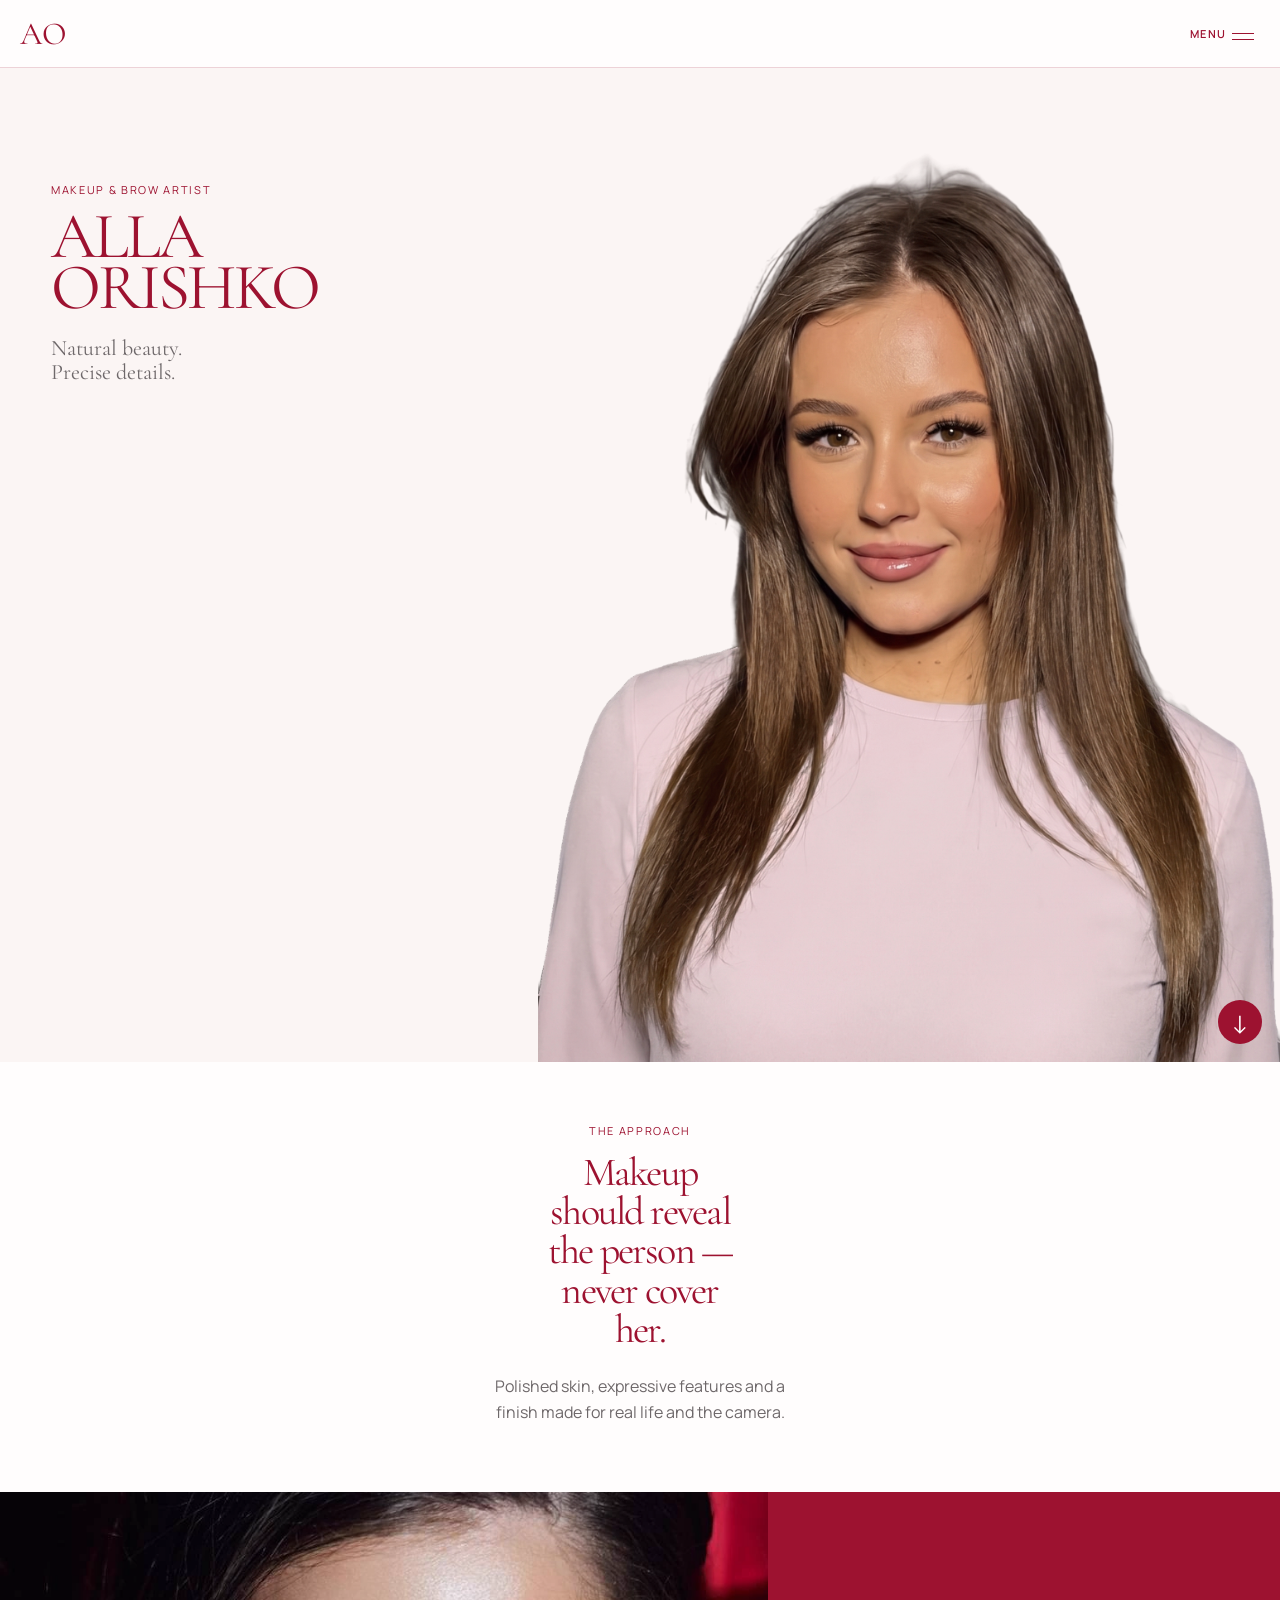
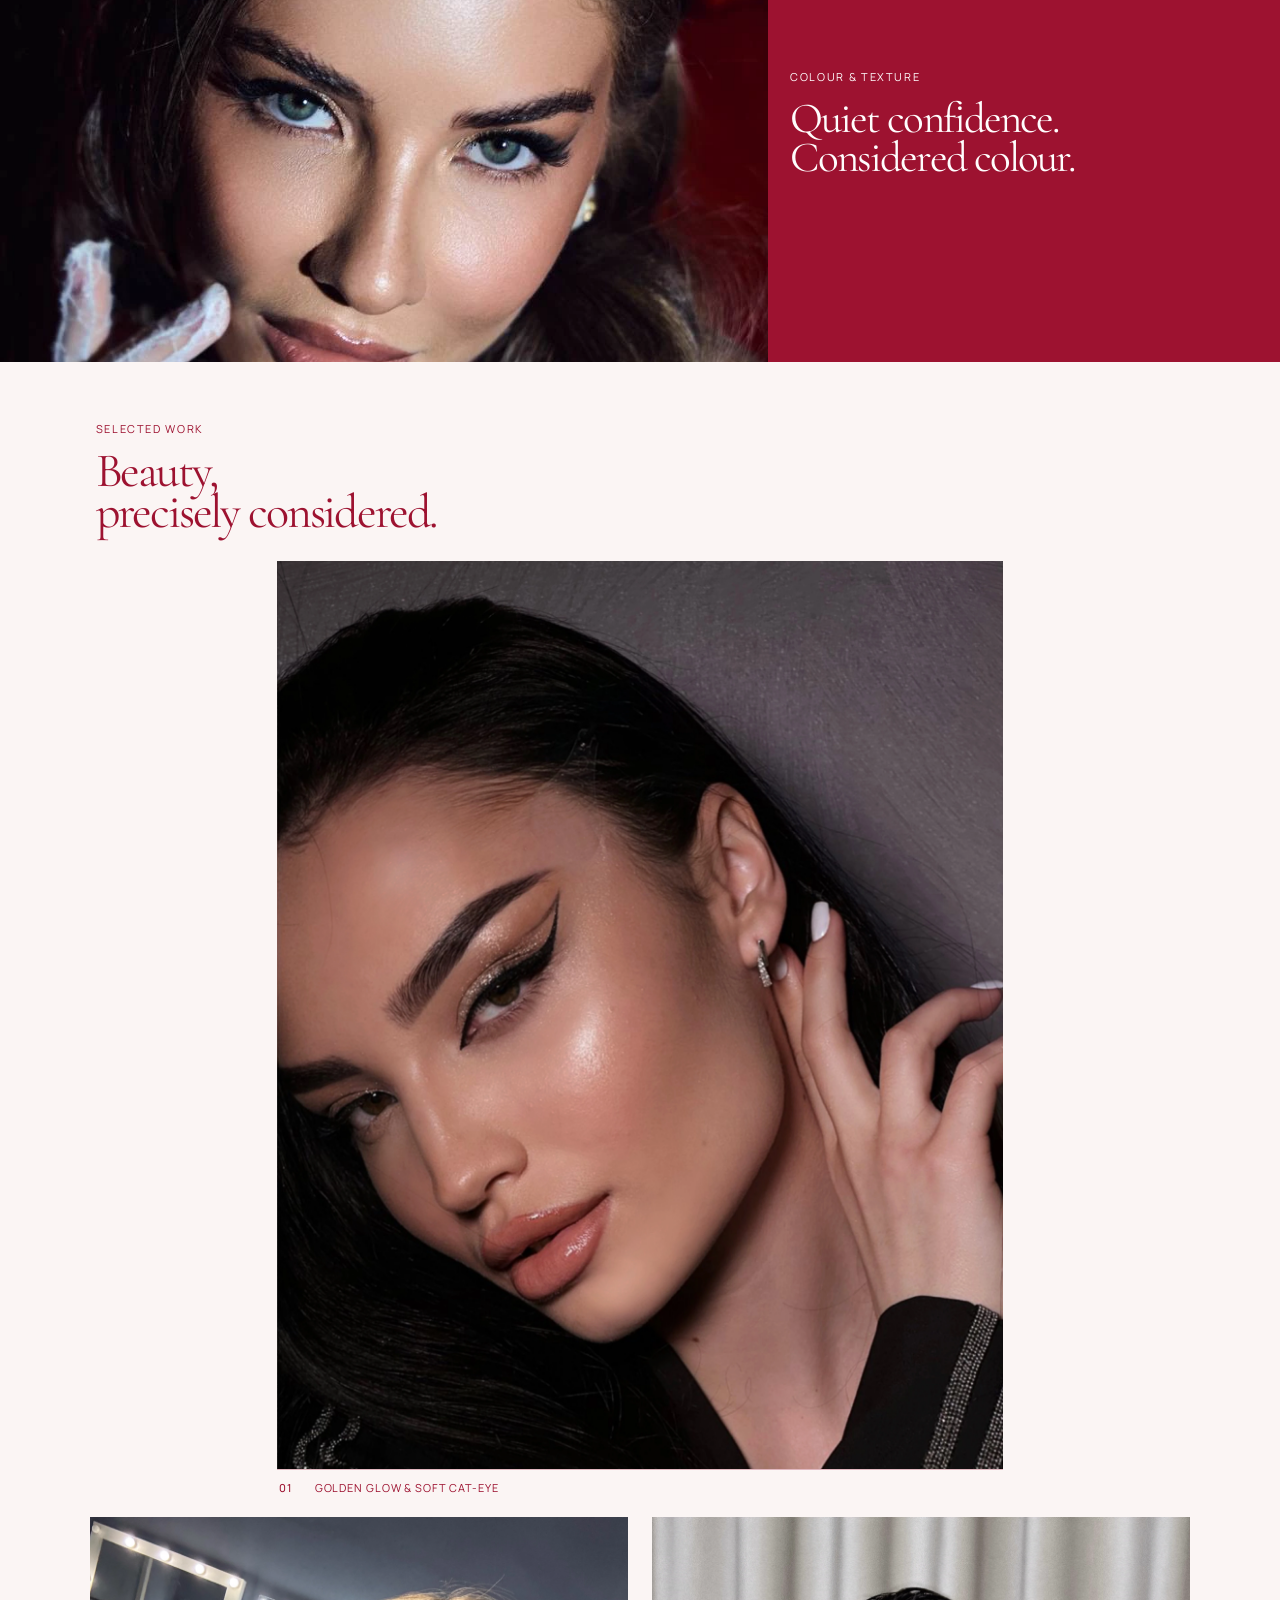
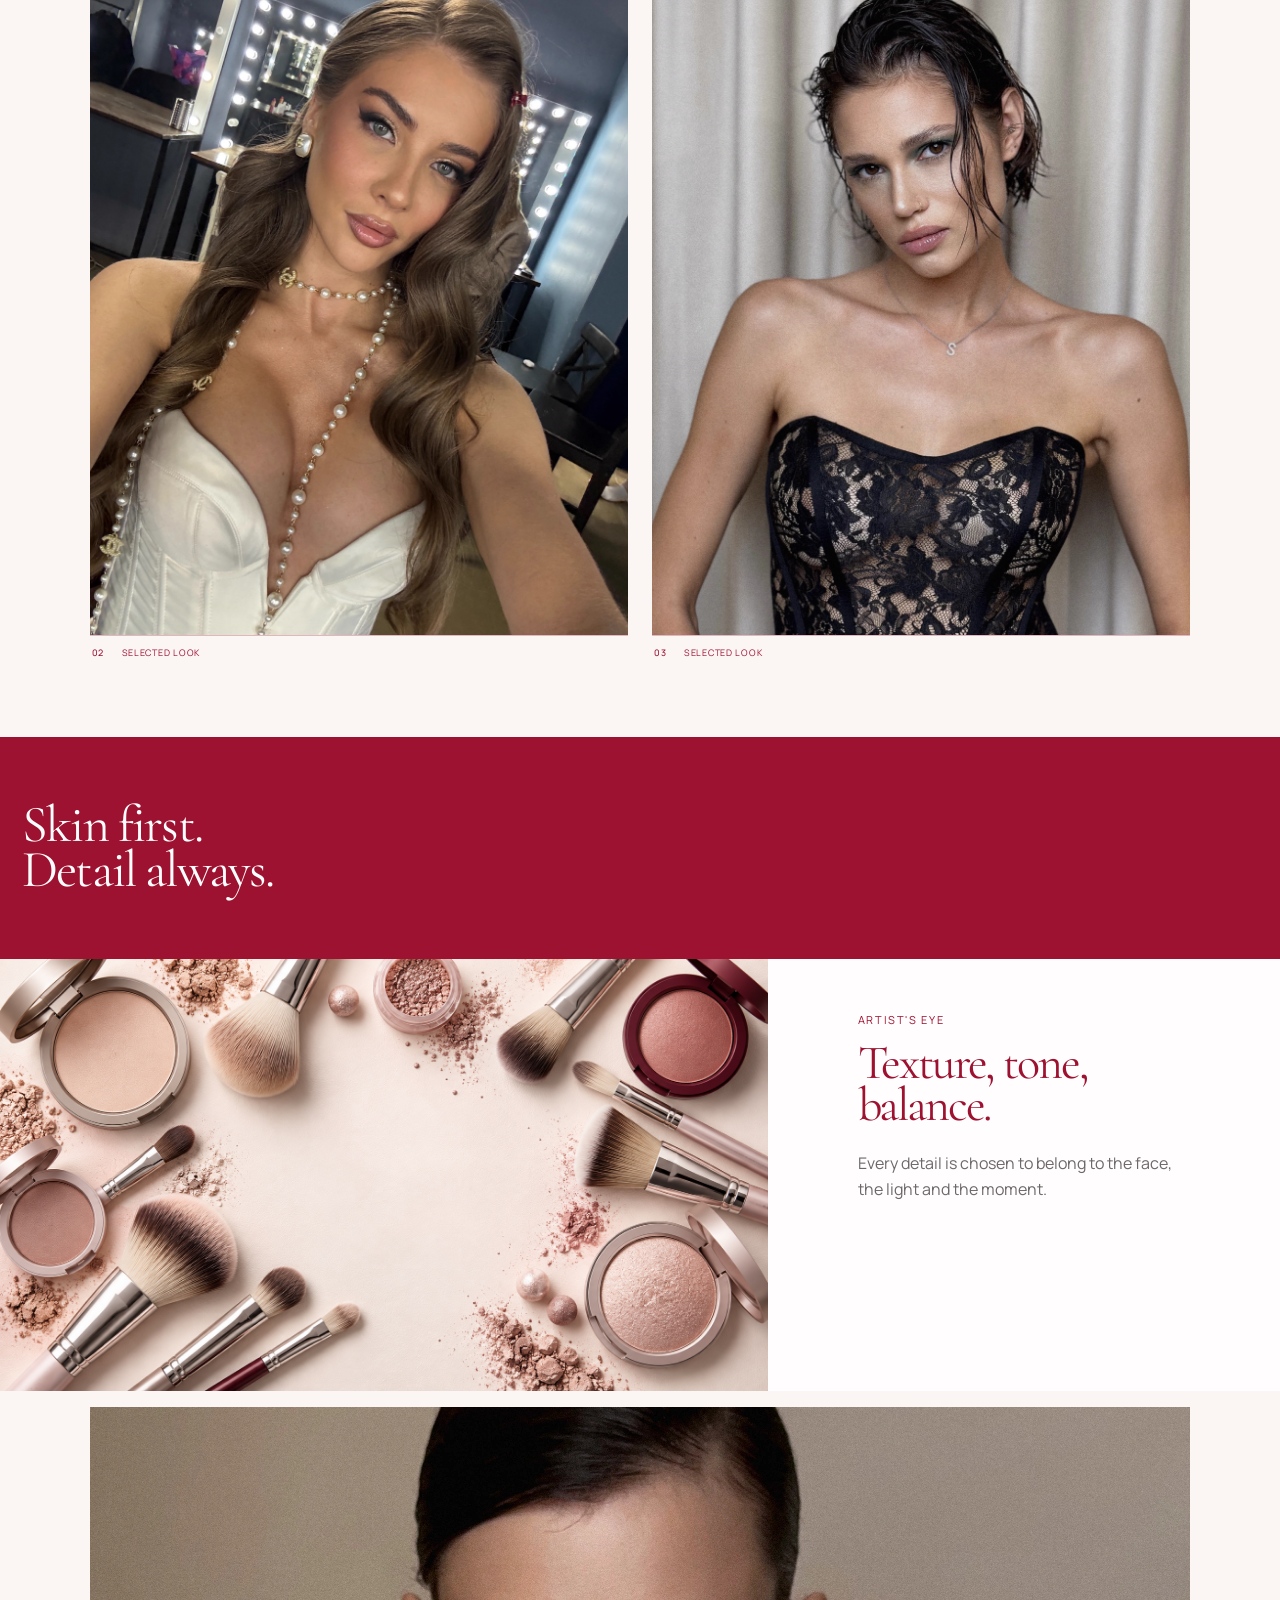
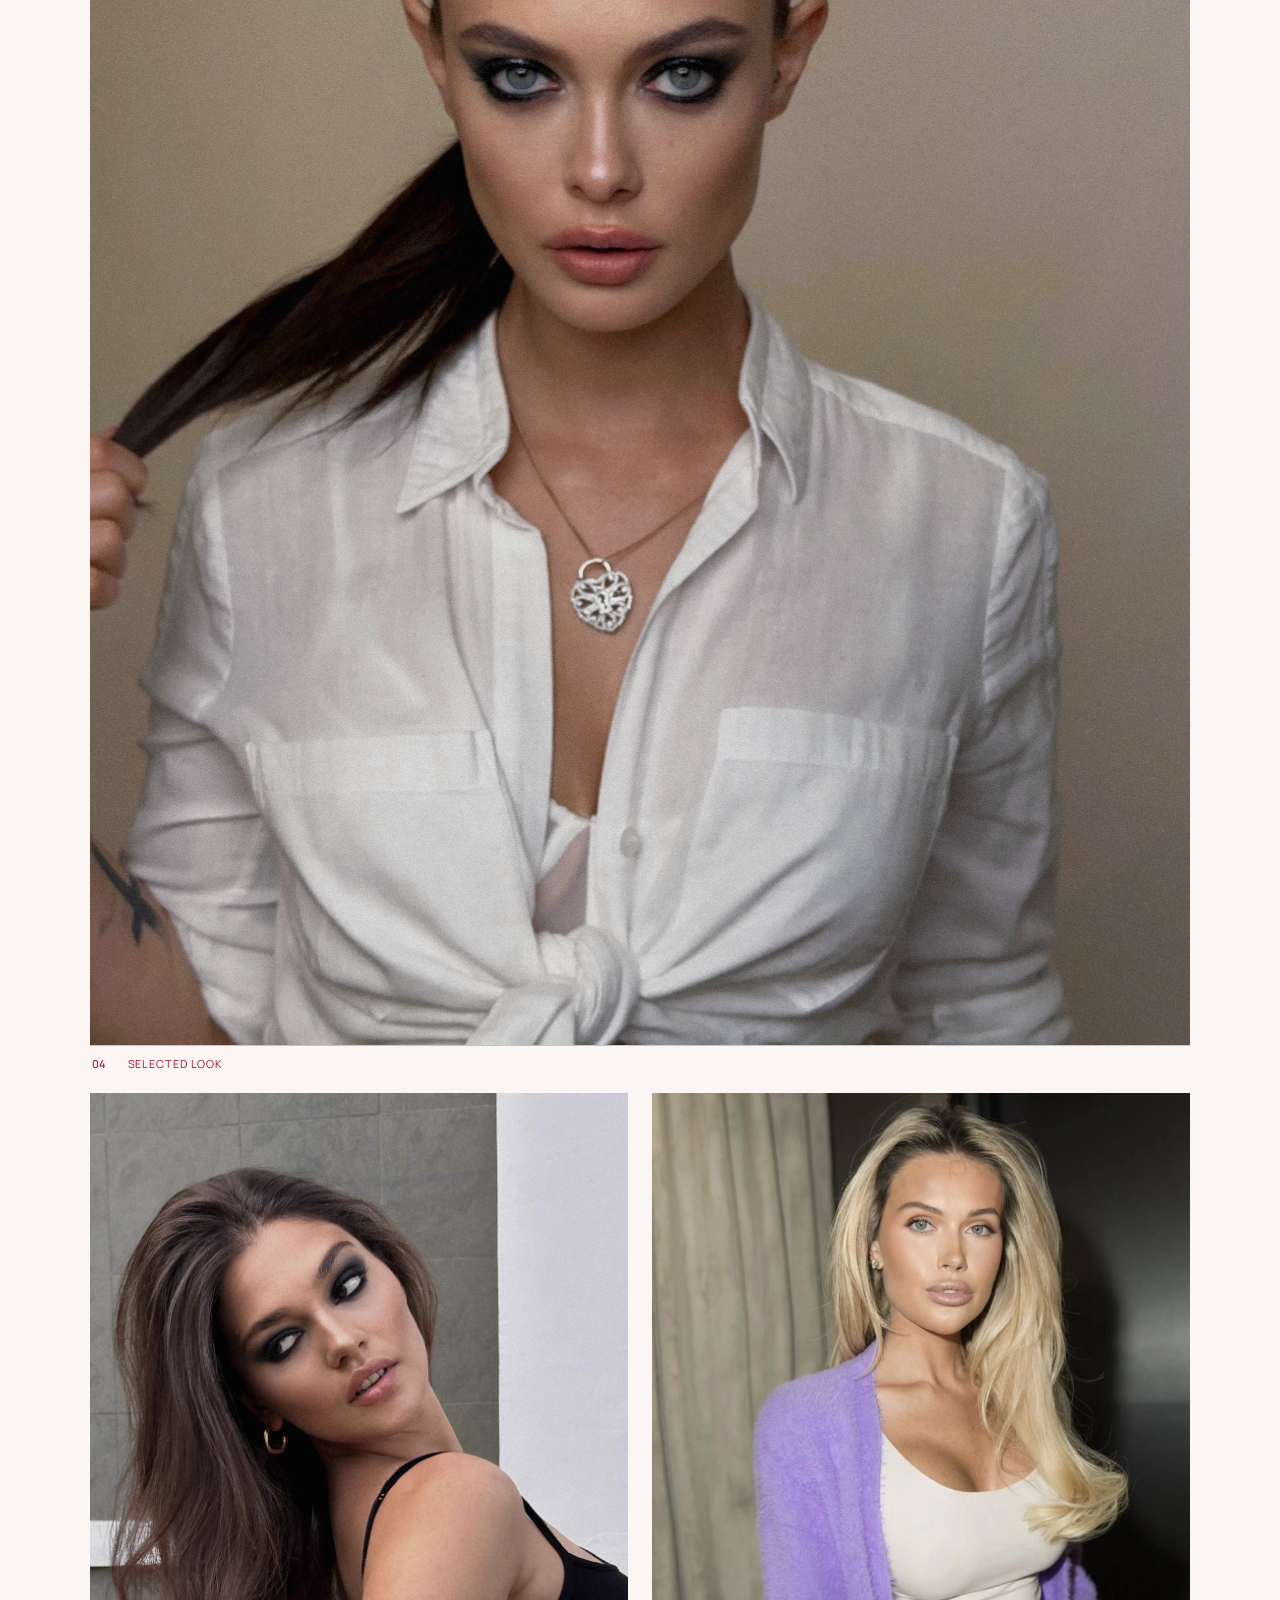
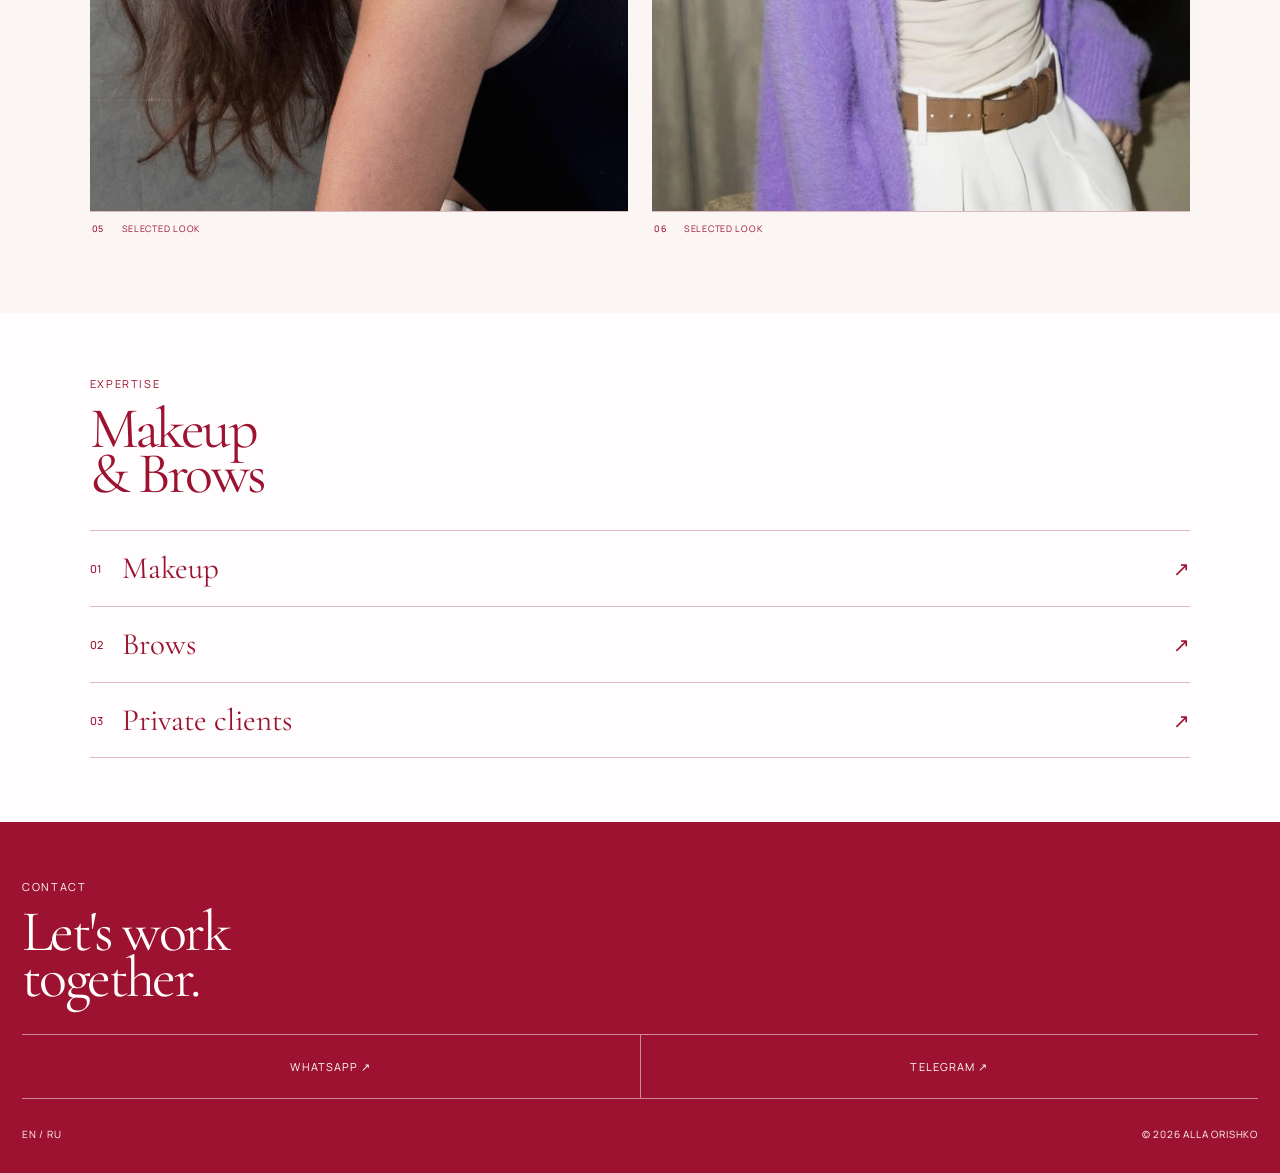
==== v22/index.html @ b6dff2dd "Add mobile-first version 22 preview" ====
<!doctype html>
<html lang="en">
<head>
  <meta charset="utf-8">
  <meta name="viewport" content="width=device-width,initial-scale=1,viewport-fit=cover">
  <title>Alla Orishko — Makeup & Brow Artist</title>
  <meta name="description" content="Alla Orishko — makeup and brow artist. Editorial beauty, refined complexion and precise details.">
  <link rel="stylesheet" href="styles.css">
</head>
<body>
  <header class="topbar">
    <a class="monogram" href="#top" aria-label="Alla Orishko home">AO</a>
    <button class="menu" type="button" aria-label="Open menu"><span>MENU</span><i></i><i></i></button>
  </header>

  <main id="top">
    <section class="hero">
      <div class="hero-copy">
        <p class="eyebrow">Makeup &amp; Brow Artist</p>
        <h1>ALLA<br>ORISHKO</h1>
        <p class="serif-note">Natural beauty.<br>Precise details.</p>
      </div>
      <img src="assets/alla-higgsfield-fullsize-clean-v1.png" alt="Alla Orishko" width="1792" height="2400">
      <a class="down" href="#work" aria-label="View selected work">↓</a>
    </section>

    <section class="manifesto">
      <p class="eyebrow">The approach</p>
      <h2>Makeup should reveal the person — never cover her.</h2>
      <p>Polished skin, expressive features and a finish made for real life and the camera.</p>
    </section>

    <section class="product-feature">
      <img src="assets/beauty-closeup-wine.webp" alt="Editorial beauty close-up with sculpted complexion and precise eye makeup by Alla Orishko" loading="lazy" style="object-position:center 32%">
      <div><p class="eyebrow">Colour &amp; texture</p><h2>Quiet confidence.<br>Considered colour.</h2></div>
    </section>

    <section class="work" id="work">
      <div class="section-title"><p class="eyebrow">Selected work</p><h2>Beauty,<br>precisely considered.</h2></div>
      <figure class="portrait portrait-main">
        <button class="image-button" type="button"><img src="assets/selected-work-01-verified.webp" alt="Golden glow and soft cat-eye makeup by Alla Orishko" loading="lazy"></button>
        <figcaption><b>01</b><span>Golden Glow &amp; Soft Cat-Eye</span></figcaption>
      </figure>
      <div class="portrait-pair">
        <figure class="portrait"><button class="image-button" type="button"><img src="assets/selected-work-02.webp" alt="Soft glowing makeup by Alla Orishko" loading="lazy"></button><figcaption><b>02</b><span>Selected look</span></figcaption></figure>
        <figure class="portrait"><button class="image-button" type="button"><img src="assets/selected-work-03.webp" alt="Evening makeup by Alla Orishko" loading="lazy"></button><figcaption><b>03</b><span>Selected look</span></figcaption></figure>
      </div>
    </section>

    <section class="quote-band"><p>Skin first.<br>Detail always.</p></section>

    <section class="product-split">
      <div><p class="eyebrow">Artist's eye</p><h2>Texture, tone,<br>balance.</h2><p>Every detail is chosen to belong to the face, the light and the moment.</p></div>
      <img src="assets/cosmetics-artist-tools-alla-v3.png" alt="Professional brushes and cosmetic powders in Alla Orishko's light editorial palette" loading="lazy">
    </section>

    <section class="work work-more">
      <figure class="portrait portrait-wide"><button class="image-button" type="button"><img src="assets/selected-work-04.webp" alt="Refined editorial makeup by Alla Orishko" loading="lazy"></button><figcaption><b>04</b><span>Selected look</span></figcaption></figure>
      <div class="portrait-pair">
        <figure class="portrait"><button class="image-button" type="button"><img src="assets/selected-work-05.webp" alt="Modern beauty makeup by Alla Orishko" loading="lazy"></button><figcaption><b>05</b><span>Selected look</span></figcaption></figure>
        <figure class="portrait"><button class="image-button" type="button"><img src="assets/selected-work-06-waist-retouched.webp" alt="Camera-ready makeup by Alla Orishko" loading="lazy"></button><figcaption><b>06</b><span>Selected look</span></figcaption></figure>
      </div>
    </section>

    <section class="services"><p class="eyebrow">Expertise</p><h2>Makeup<br>&amp; Brows</h2><a href="#contact"><b>01</b><span>Makeup</span><i>↗</i></a><a href="#contact"><b>02</b><span>Brows</span><i>↗</i></a><a href="#contact"><b>03</b><span>Private clients</span><i>↗</i></a></section>
  </main>

  <footer id="contact"><p class="eyebrow">Contact</p><h2>Let's work<br>together.</h2><div class="contacts"><a href="#">WHATSAPP <span>↗</span></a><a href="#">TELEGRAM <span>↗</span></a></div><div class="copyright"><span>EN / RU</span><span>© 2026 ALLA ORISHKO</span></div></footer>

  <dialog class="lightbox"><button type="button" aria-label="Close image">×</button><img alt=""></dialog>
  <script src="app.js"></script>
</body>
</html>
---- v22/styles.css ----
@font-face{font-family:Cormorant;src:url('assets/CormorantGaramond.woff2')}@font-face{font-family:Manrope;src:url('assets/Manrope.woff2')}*{box-sizing:border-box}html{scroll-behavior:smooth}body{margin:0;background:#fbf5f4;color:#6e686a;font-family:Manrope,Arial,sans-serif}.topbar{position:sticky;top:0;z-index:20;height:68px;padding:0 max(20px,env(safe-area-inset-left));display:flex;align-items:center;justify-content:space-between;background:rgba(255,253,253,.94);border-bottom:1px solid rgba(157,18,48,.18);backdrop-filter:blur(12px)}.monogram{font:400 32px/1 Cormorant,serif;color:#9d1230;text-decoration:none}.menu{display:flex;align-items:center;gap:5px;border:0;background:none;color:#9d1230;font:600 11px/1 Manrope;letter-spacing:.14em}.menu i{display:block;width:22px;height:1px;background:currentColor}.menu i+ i{margin-left:-27px;margin-top:12px}.hero{position:relative;min-height:calc(100svh - 68px);display:grid;grid-template-rows:auto 1fr;background:#fbf5f4;overflow:hidden}.hero-copy{padding:32px 22px 20px}.eyebrow{margin:0 0 14px;color:#9d1230;font-size:11px;line-height:1.35;letter-spacing:.15em;text-transform:uppercase}.hero h1,.manifesto h2,.product-feature h2,.section-title h2,.product-split h2,.services h2,footer h2{margin:0;color:#9d1230;font:400 65px/.78 Cormorant,Georgia,serif;letter-spacing:-.045em}.serif-note{margin:24px 0 0;font:400 22px/1.08 Cormorant,serif}.hero>img{width:100%;height:100%;min-height:430px;display:block;object-fit:cover;object-position:center 12%}.down{position:absolute;right:18px;bottom:18px;width:44px;height:44px;border-radius:50%;display:grid;place-items:center;background:#9d1230;color:white;text-decoration:none;font-size:25px}.manifesto{padding:62px 22px 66px;text-align:center;background:#fffdfd}.manifesto h2{font-size:40px;line-height:.98;max-width:10ch;margin:auto}.manifesto>p:last-child{font-size:16px;line-height:1.65;max-width:33ch;margin:24px auto 0}.product-feature{background:#9d1230;color:#fffdfd}.product-feature img{display:block;width:100%;height:470px;object-fit:cover}.product-feature div{padding:38px 22px 44px}.product-feature .eyebrow,.product-feature h2{color:#fffdfd}.product-feature h2{font-size:43px;line-height:.92}.work{padding:60px 16px 54px}.section-title{padding:0 6px 28px}.section-title h2{font-size:48px;line-height:.86}.portrait{margin:0}.image-button{width:100%;padding:0;border:0;background:#fff;display:block}.portrait img{display:block;width:100%;height:100%;object-fit:cover;object-position:center}.portrait-main img{aspect-ratio:4/5;object-position:center 25%}.portrait figcaption{min-height:48px;padding:11px 2px 18px;border-top:1px solid rgba(157,18,48,.27);display:grid;grid-template-columns:28px 1fr;gap:8px;color:#9d1230;font-size:11px;line-height:1.35;letter-spacing:.08em;text-transform:uppercase}.portrait figcaption b{font-weight:500}.portrait-pair{display:grid;grid-template-columns:1fr 1fr;gap:10px}.portrait-pair img{aspect-ratio:3/4}.portrait-pair figcaption{font-size:9px;grid-template-columns:22px 1fr}.quote-band{padding:66px 22px;background:#9d1230;color:#fffdfd}.quote-band p{margin:0;font:400 52px/.86 Cormorant,serif;letter-spacing:-.035em}.product-split{background:#fffdfd}.product-split>div{padding:54px 22px}.product-split h2{font-size:48px;line-height:.88}.product-split p:last-child{font-size:16px;line-height:1.65;margin:24px 0 0}.product-split img{width:100%;height:480px;display:block;object-fit:cover}.work-more{padding-top:16px}.portrait-wide img{aspect-ratio:4/4.5}.services{padding:64px 22px;background:#fffdfd}.services h2{font-size:58px;margin-bottom:34px}.services a{min-height:76px;border-top:1px solid rgba(157,18,48,.28);display:grid;grid-template-columns:32px 1fr auto;align-items:center;color:#9d1230;text-decoration:none}.services a:last-child{border-bottom:1px solid rgba(157,18,48,.28)}.services a b{font-size:11px;font-weight:500}.services a span{font:400 31px/1 Cormorant,serif}.services a i{font-style:normal;font-size:20px}footer{padding:58px 22px max(32px,env(safe-area-inset-bottom));background:#9d1230;color:#fffdfd}footer .eyebrow,footer h2{color:#fffdfd}footer h2{font-size:58px;margin-bottom:34px}.contacts{border-top:1px solid rgba(255,255,255,.5);border-bottom:1px solid rgba(255,255,255,.5);display:grid;grid-template-columns:1fr 1fr}.contacts a{padding:24px 8px;color:#fff;text-decoration:none;font-size:11px;text-align:center;letter-spacing:.1em}.contacts a+a{border-left:1px solid rgba(255,255,255,.5)}.copyright{display:flex;justify-content:space-between;gap:12px;margin-top:28px;font-size:10px;letter-spacing:.08em}.lightbox{width:100vw;height:100dvh;max-width:none;max-height:none;margin:0;padding:0;border:0;background:#111}.lightbox::backdrop{background:#111}.lightbox img{width:100%;height:100%;object-fit:contain}.lightbox button{position:fixed;z-index:2;top:max(18px,env(safe-area-inset-top));right:18px;width:44px;height:44px;border:0;border-radius:50%;background:#fff;color:#9d1230;font-size:30px}@media(min-width:700px){body{max-width:1280px;margin:auto}.hero{grid-template-columns:42% 58%;grid-template-rows:1fr}.hero-copy{padding:9vw 4vw}.hero>img{min-height:calc(100vh - 68px)}.work,.services,.manifesto,.product-split>div{padding-left:7vw;padding-right:7vw}.portrait-pair{gap:24px}.product-feature,.product-split{display:grid;grid-template-columns:60% 40%;align-items:stretch}.product-feature div{display:flex;flex-direction:column;justify-content:center}.product-split>div{order:2}.product-split img{height:auto}.portrait-main{max-width:66%;margin:auto}}
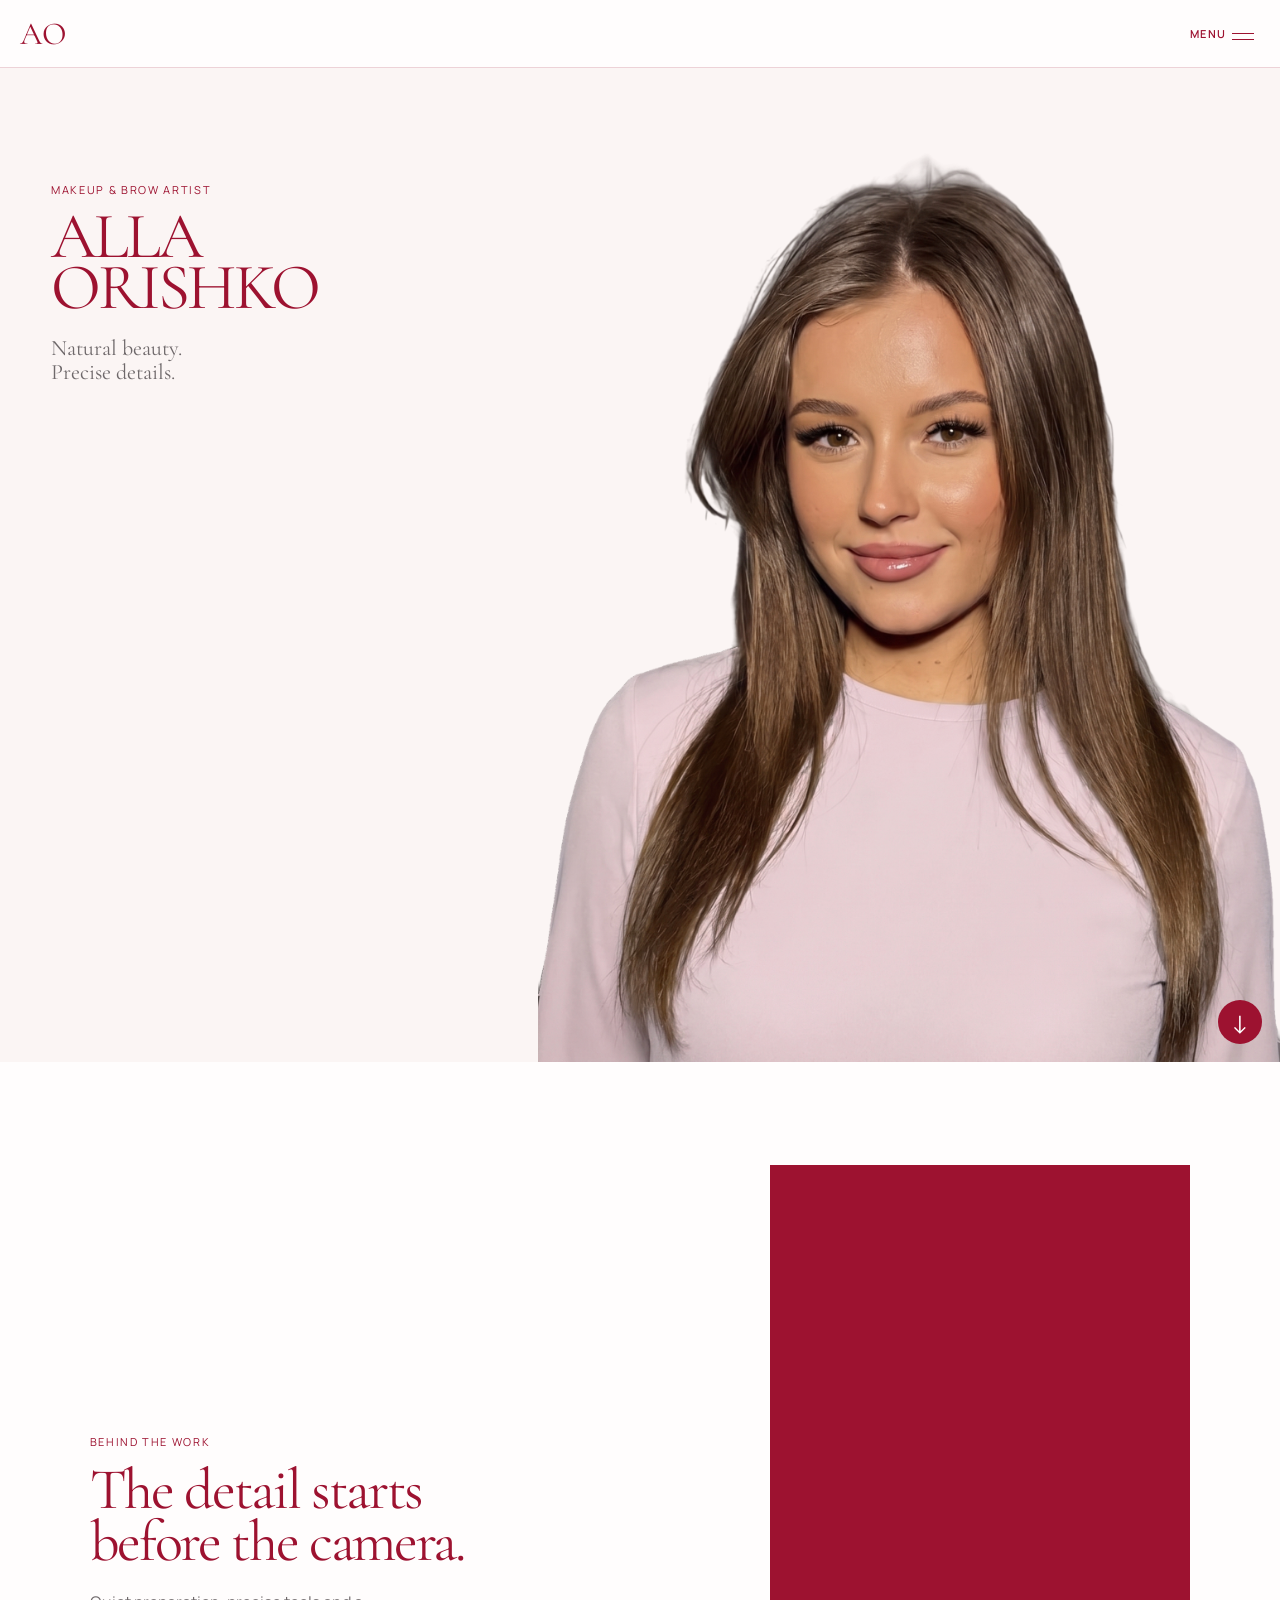
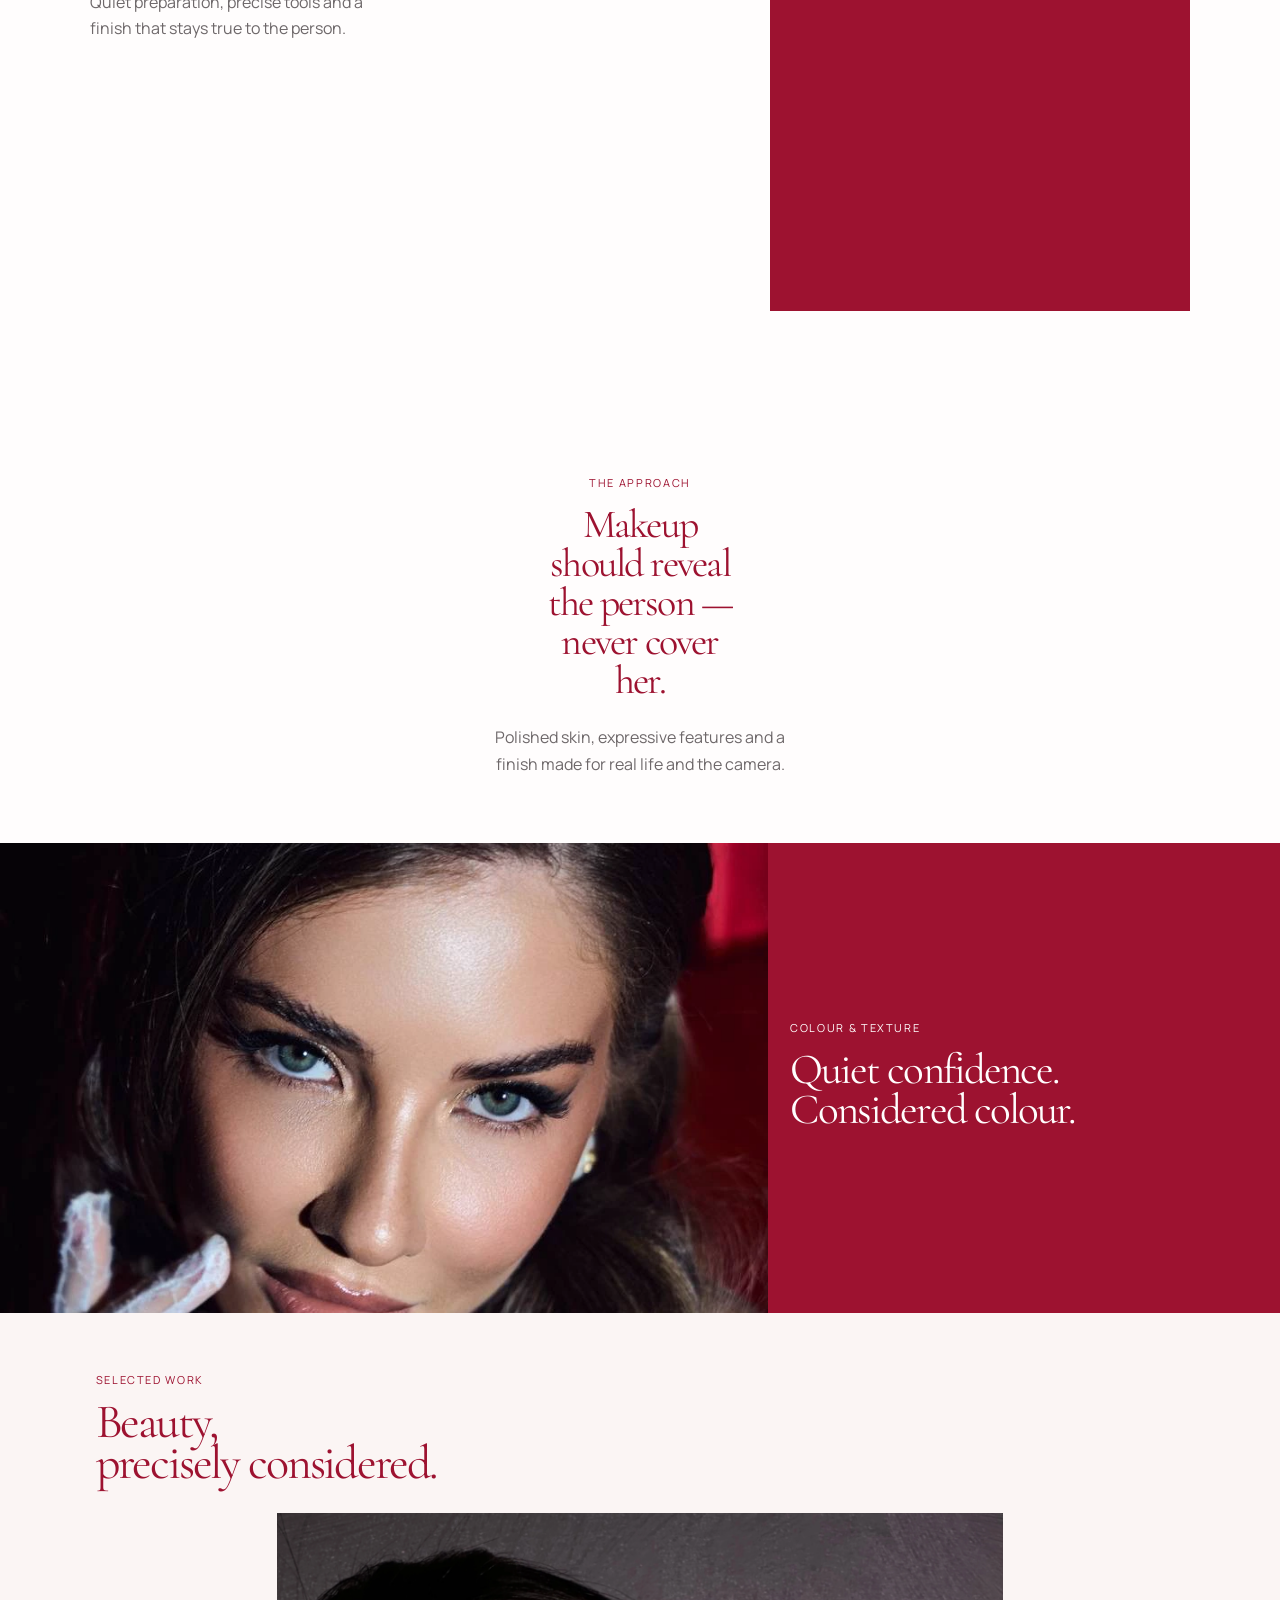
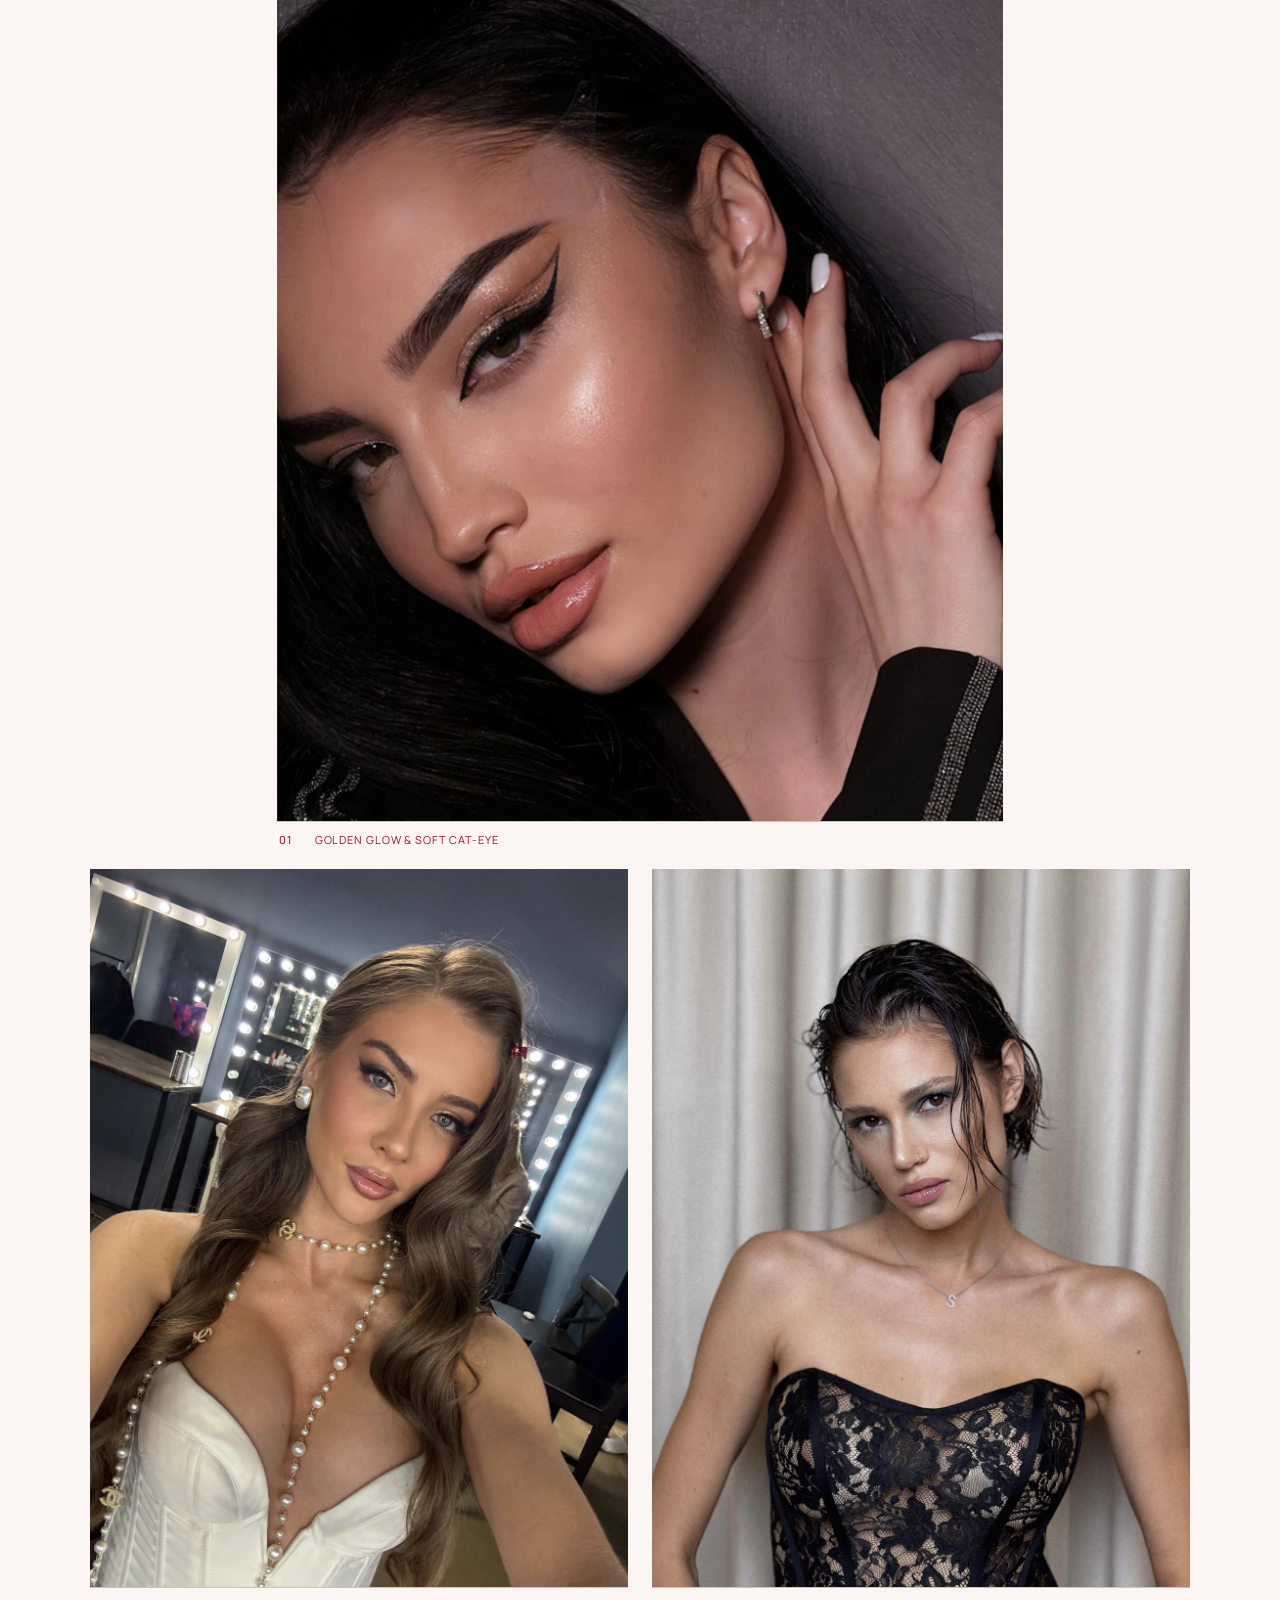
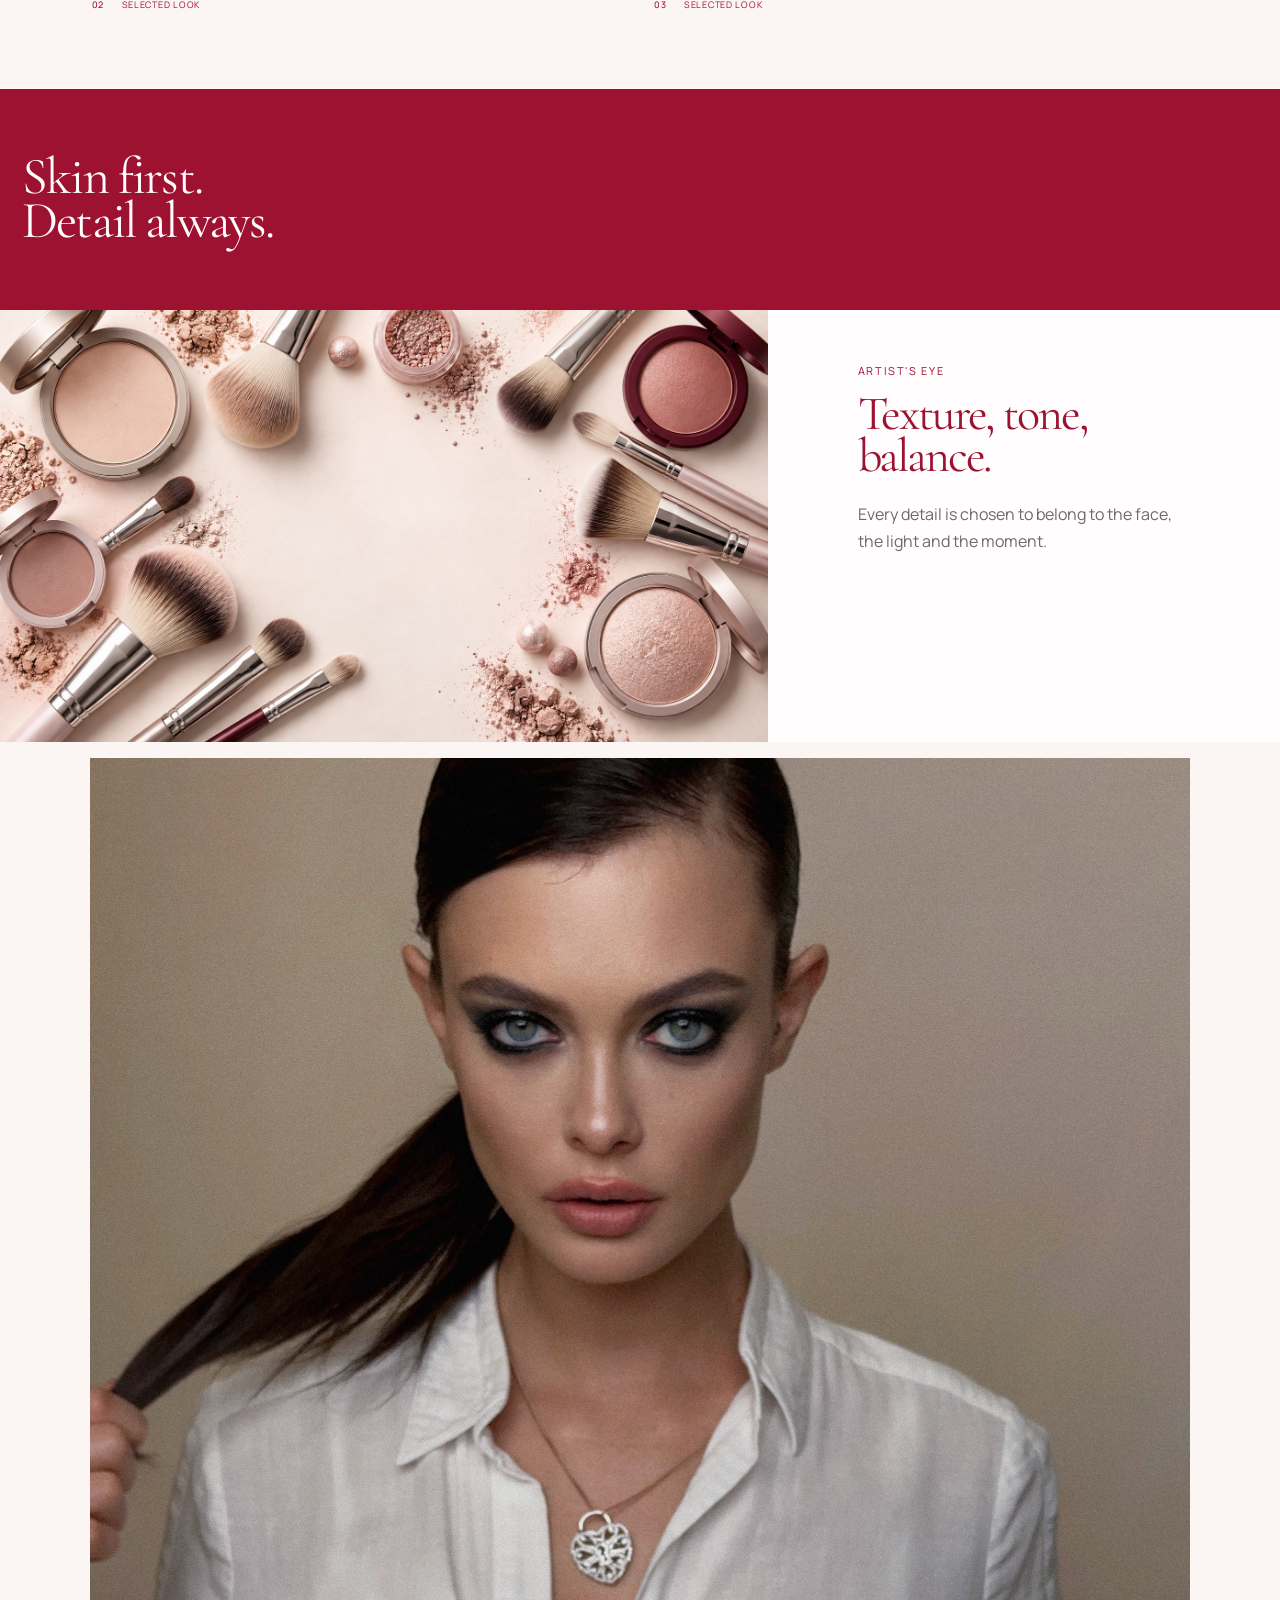
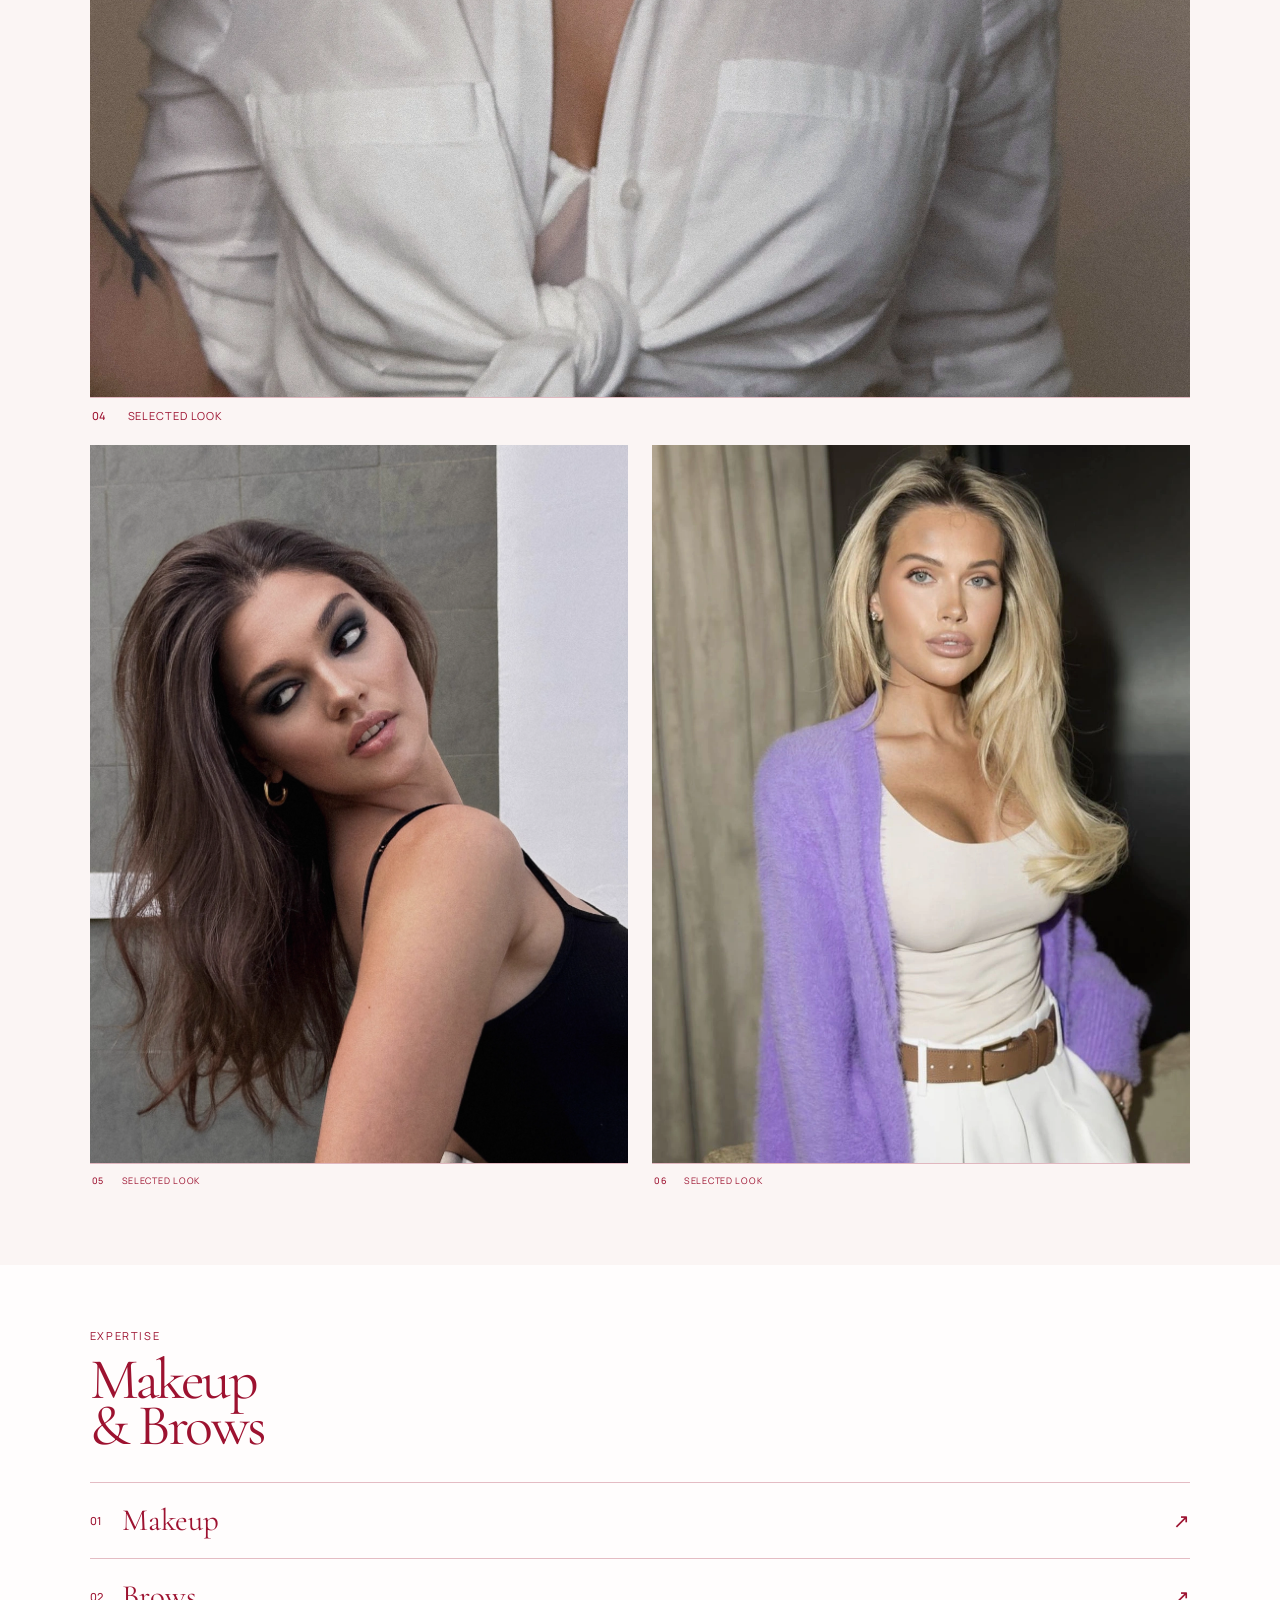
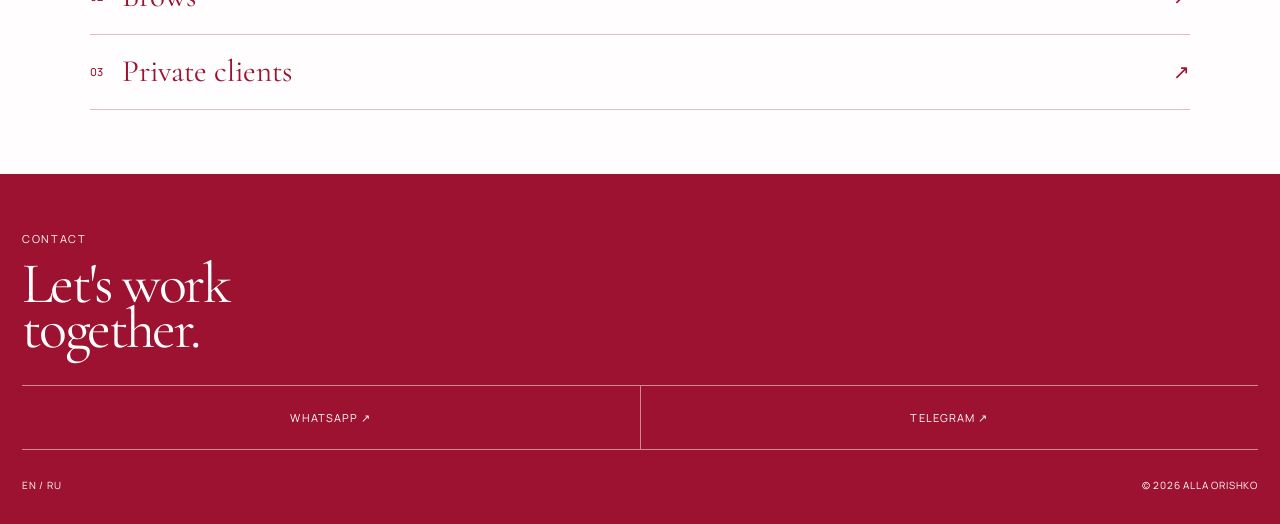
==== commit 64899b2d: "Add silent studio video to version 22" ====
--- a/v22/index.html
+++ b/v22/index.html
@@ -22,6 +22,17 @@
       </div>
       <img src="assets/alla-higgsfield-fullsize-clean-v1.png" alt="Alla Orishko" width="1792" height="2400">
       <a class="down" href="#work" aria-label="View selected work">↓</a>
+    </section>
+
+    <section class="studio-video" id="studio-video" aria-labelledby="studio-video-title">
+      <div class="studio-video-copy">
+        <p class="eyebrow">Behind the work</p>
+        <h2 id="studio-video-title">The detail starts<br>before the camera.</h2>
+        <p>Quiet preparation, precise tools and a finish that stays true to the person.</p>
+      </div>
+      <div class="studio-video-frame">
+        <video src="assets/alla-studio-7049-silent.mp4" autoplay muted loop playsinline preload="metadata" aria-label="Alla preparing makeup at her studio table"></video>
+      </div>
     </section>
 
     <section class="manifesto">
--- a/v22/styles.css
+++ b/v22/styles.css
@@ -1 +1,2 @@
 @font-face{font-family:Cormorant;src:url('assets/CormorantGaramond.woff2')}@font-face{font-family:Manrope;src:url('assets/Manrope.woff2')}*{box-sizing:border-box}html{scroll-behavior:smooth}body{margin:0;background:#fbf5f4;color:#6e686a;font-family:Manrope,Arial,sans-serif}.topbar{position:sticky;top:0;z-index:20;height:68px;padding:0 max(20px,env(safe-area-inset-left));display:flex;align-items:center;justify-content:space-between;background:rgba(255,253,253,.94);border-bottom:1px solid rgba(157,18,48,.18);backdrop-filter:blur(12px)}.monogram{font:400 32px/1 Cormorant,serif;color:#9d1230;text-decoration:none}.menu{display:flex;align-items:center;gap:5px;border:0;background:none;color:#9d1230;font:600 11px/1 Manrope;letter-spacing:.14em}.menu i{display:block;width:22px;height:1px;background:currentColor}.menu i+ i{margin-left:-27px;margin-top:12px}.hero{position:relative;min-height:calc(100svh - 68px);display:grid;grid-template-rows:auto 1fr;background:#fbf5f4;overflow:hidden}.hero-copy{padding:32px 22px 20px}.eyebrow{margin:0 0 14px;color:#9d1230;font-size:11px;line-height:1.35;letter-spacing:.15em;text-transform:uppercase}.hero h1,.manifesto h2,.product-feature h2,.section-title h2,.product-split h2,.services h2,footer h2{margin:0;color:#9d1230;font:400 65px/.78 Cormorant,Georgia,serif;letter-spacing:-.045em}.serif-note{margin:24px 0 0;font:400 22px/1.08 Cormorant,serif}.hero>img{width:100%;height:100%;min-height:430px;display:block;object-fit:cover;object-position:center 12%}.down{position:absolute;right:18px;bottom:18px;width:44px;height:44px;border-radius:50%;display:grid;place-items:center;background:#9d1230;color:white;text-decoration:none;font-size:25px}.manifesto{padding:62px 22px 66px;text-align:center;background:#fffdfd}.manifesto h2{font-size:40px;line-height:.98;max-width:10ch;margin:auto}.manifesto>p:last-child{font-size:16px;line-height:1.65;max-width:33ch;margin:24px auto 0}.product-feature{background:#9d1230;color:#fffdfd}.product-feature img{display:block;width:100%;height:470px;object-fit:cover}.product-feature div{padding:38px 22px 44px}.product-feature .eyebrow,.product-feature h2{color:#fffdfd}.product-feature h2{font-size:43px;line-height:.92}.work{padding:60px 16px 54px}.section-title{padding:0 6px 28px}.section-title h2{font-size:48px;line-height:.86}.portrait{margin:0}.image-button{width:100%;padding:0;border:0;background:#fff;display:block}.portrait img{display:block;width:100%;height:100%;object-fit:cover;object-position:center}.portrait-main img{aspect-ratio:4/5;object-position:center 25%}.portrait figcaption{min-height:48px;padding:11px 2px 18px;border-top:1px solid rgba(157,18,48,.27);display:grid;grid-template-columns:28px 1fr;gap:8px;color:#9d1230;font-size:11px;line-height:1.35;letter-spacing:.08em;text-transform:uppercase}.portrait figcaption b{font-weight:500}.portrait-pair{display:grid;grid-template-columns:1fr 1fr;gap:10px}.portrait-pair img{aspect-ratio:3/4}.portrait-pair figcaption{font-size:9px;grid-template-columns:22px 1fr}.quote-band{padding:66px 22px;background:#9d1230;color:#fffdfd}.quote-band p{margin:0;font:400 52px/.86 Cormorant,serif;letter-spacing:-.035em}.product-split{background:#fffdfd}.product-split>div{padding:54px 22px}.product-split h2{font-size:48px;line-height:.88}.product-split p:last-child{font-size:16px;line-height:1.65;margin:24px 0 0}.product-split img{width:100%;height:480px;display:block;object-fit:cover}.work-more{padding-top:16px}.portrait-wide img{aspect-ratio:4/4.5}.services{padding:64px 22px;background:#fffdfd}.services h2{font-size:58px;margin-bottom:34px}.services a{min-height:76px;border-top:1px solid rgba(157,18,48,.28);display:grid;grid-template-columns:32px 1fr auto;align-items:center;color:#9d1230;text-decoration:none}.services a:last-child{border-bottom:1px solid rgba(157,18,48,.28)}.services a b{font-size:11px;font-weight:500}.services a span{font:400 31px/1 Cormorant,serif}.services a i{font-style:normal;font-size:20px}footer{padding:58px 22px max(32px,env(safe-area-inset-bottom));background:#9d1230;color:#fffdfd}footer .eyebrow,footer h2{color:#fffdfd}footer h2{font-size:58px;margin-bottom:34px}.contacts{border-top:1px solid rgba(255,255,255,.5);border-bottom:1px solid rgba(255,255,255,.5);display:grid;grid-template-columns:1fr 1fr}.contacts a{padding:24px 8px;color:#fff;text-decoration:none;font-size:11px;text-align:center;letter-spacing:.1em}.contacts a+a{border-left:1px solid rgba(255,255,255,.5)}.copyright{display:flex;justify-content:space-between;gap:12px;margin-top:28px;font-size:10px;letter-spacing:.08em}.lightbox{width:100vw;height:100dvh;max-width:none;max-height:none;margin:0;padding:0;border:0;background:#111}.lightbox::backdrop{background:#111}.lightbox img{width:100%;height:100%;object-fit:contain}.lightbox button{position:fixed;z-index:2;top:max(18px,env(safe-area-inset-top));right:18px;width:44px;height:44px;border:0;border-radius:50%;background:#fff;color:#9d1230;font-size:30px}@media(min-width:700px){body{max-width:1280px;margin:auto}.hero{grid-template-columns:42% 58%;grid-template-rows:1fr}.hero-copy{padding:9vw 4vw}.hero>img{min-height:calc(100vh - 68px)}.work,.services,.manifesto,.product-split>div{padding-left:7vw;padding-right:7vw}.portrait-pair{gap:24px}.product-feature,.product-split{display:grid;grid-template-columns:60% 40%;align-items:stretch}.product-feature div{display:flex;flex-direction:column;justify-content:center}.product-split>div{order:2}.product-split img{height:auto}.portrait-main{max-width:66%;margin:auto}}
+.studio-video{padding:52px 22px 58px;background:#fffdfd;display:grid;gap:24px}.studio-video-copy h2{margin:0;color:#9d1230;font:400 46px/.9 Cormorant,Georgia,serif;letter-spacing:-.04em}.studio-video-copy>p:last-child{max-width:30ch;margin:22px 0 0;font-size:16px;line-height:1.6}.studio-video-frame{width:min(100%,520px);margin:0 auto;background:#9d1230;overflow:hidden}.studio-video-frame video{display:block;width:100%;aspect-ratio:9/16;height:auto;object-fit:cover}@media(min-width:700px){.studio-video{grid-template-columns:minmax(0,1fr) minmax(280px,420px);align-items:center;gap:6vw;padding:8vw 7vw}.studio-video-frame{width:100%;margin:0}.studio-video-copy h2{font-size:58px}}
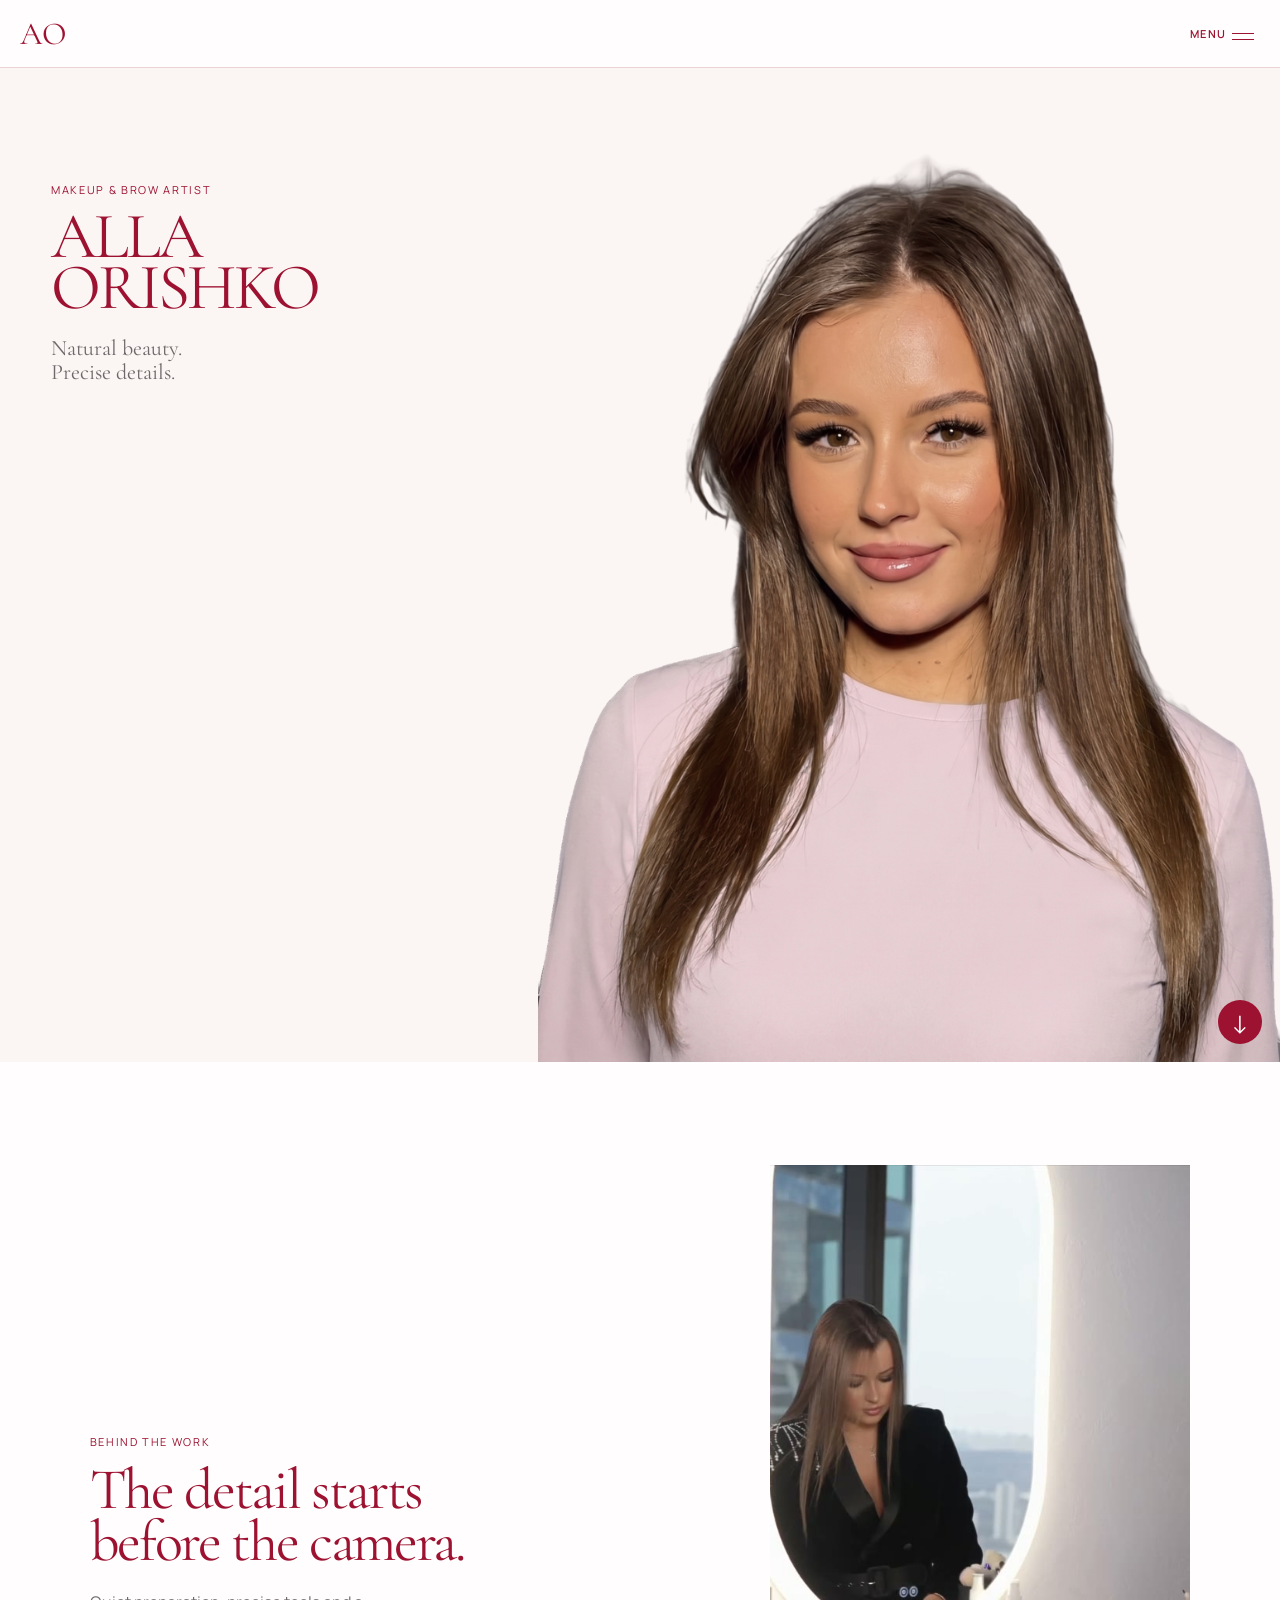
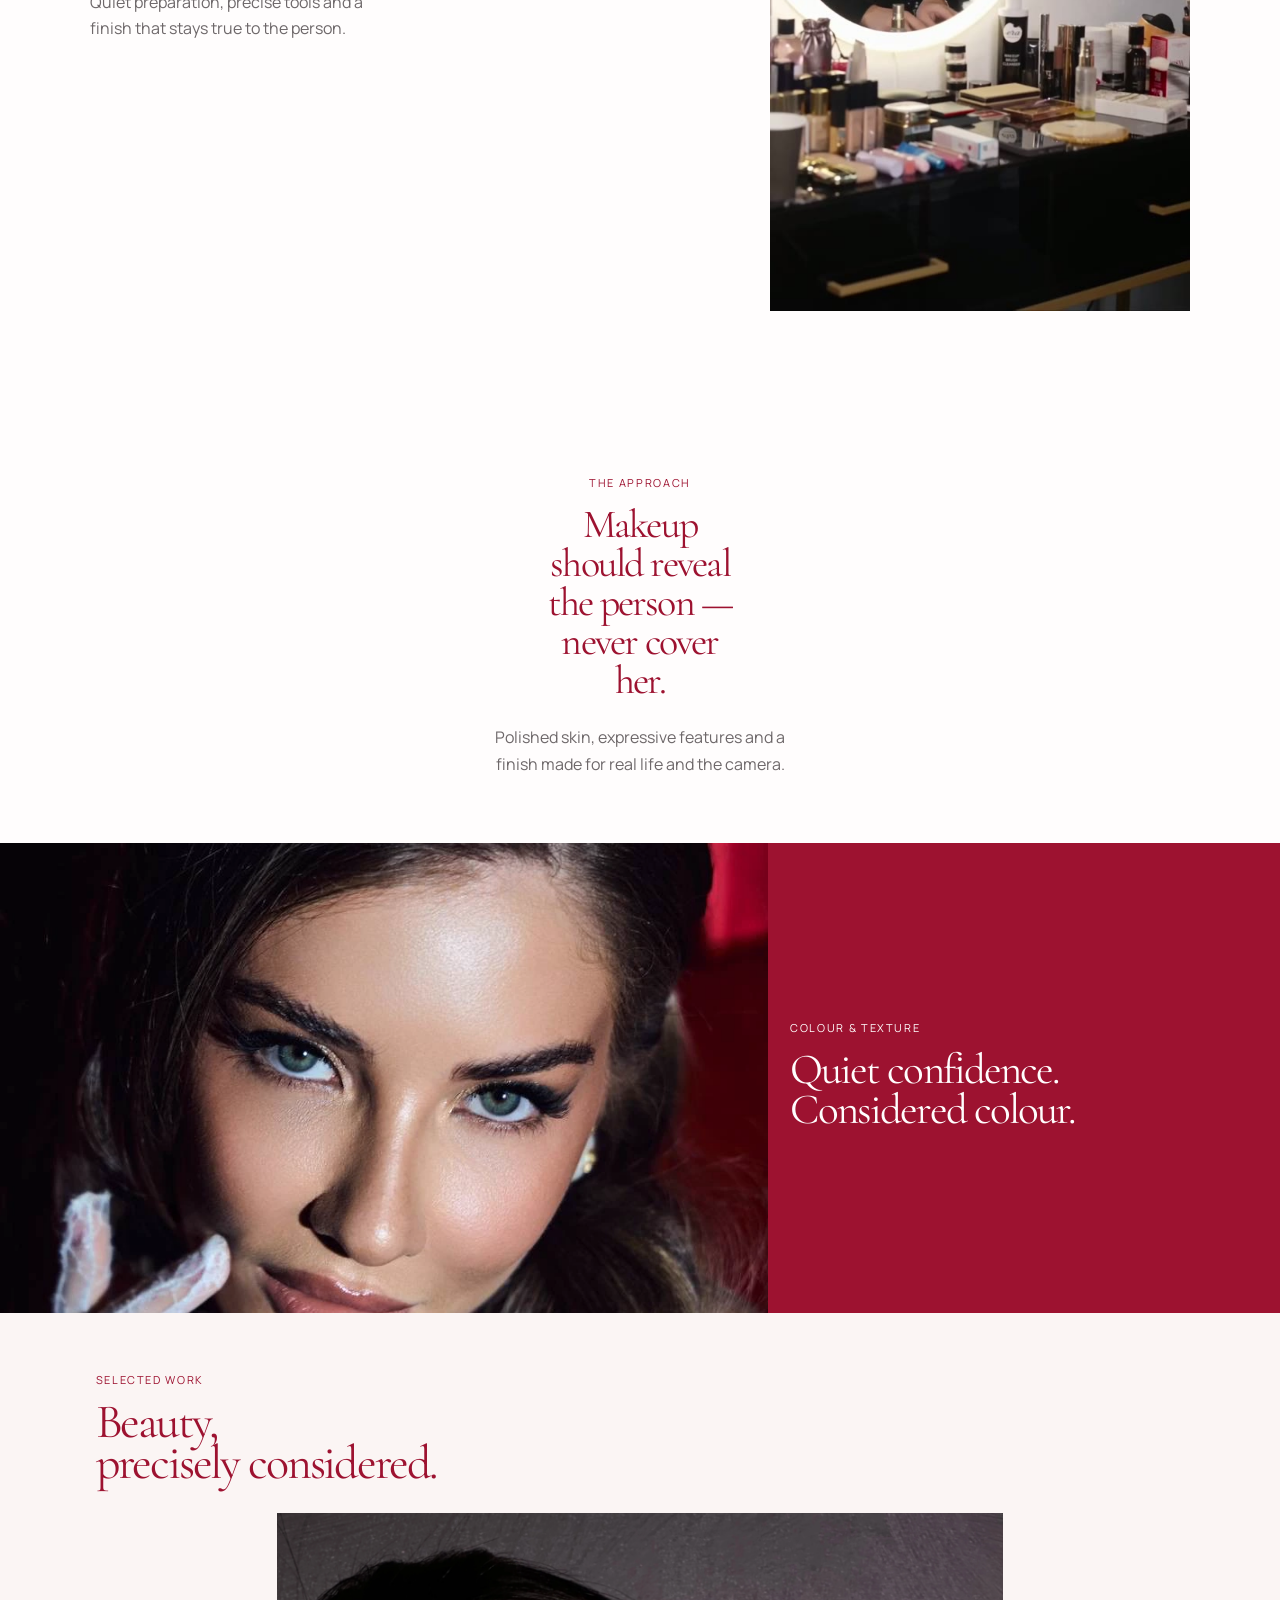
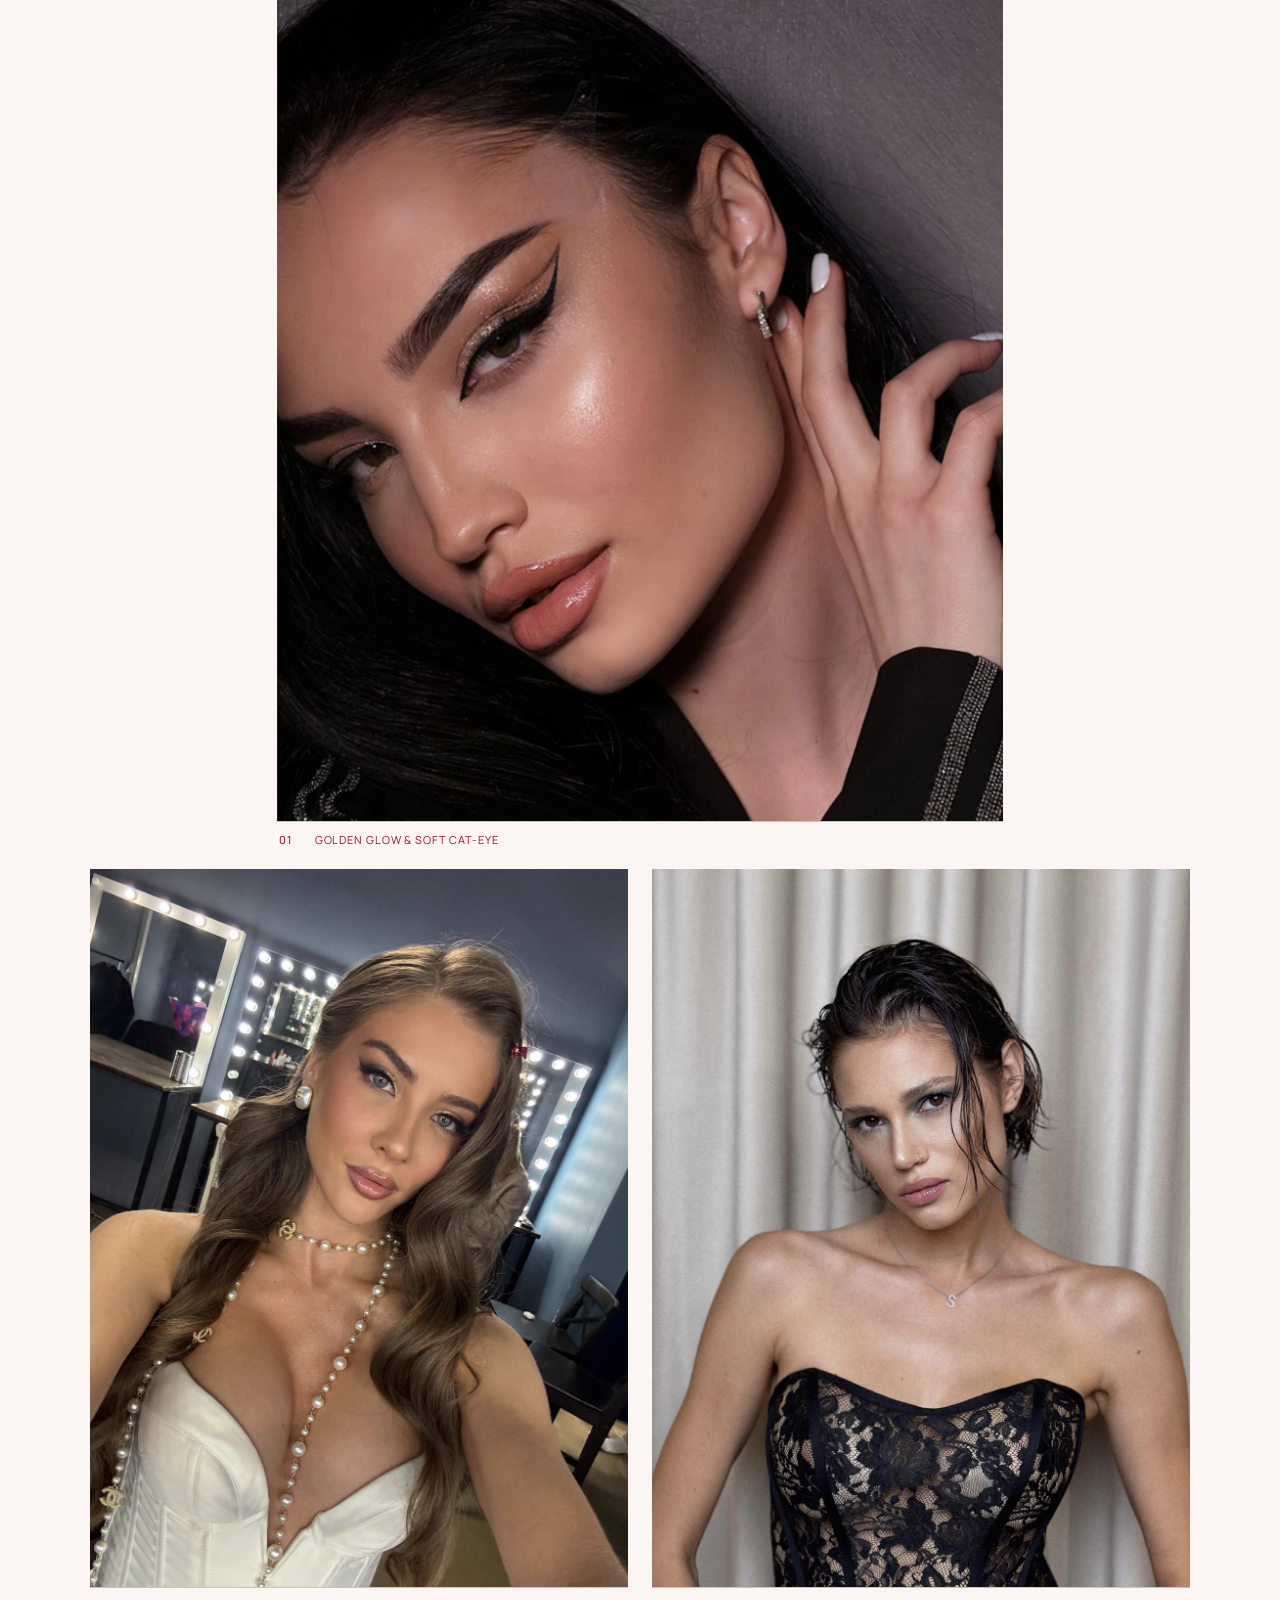
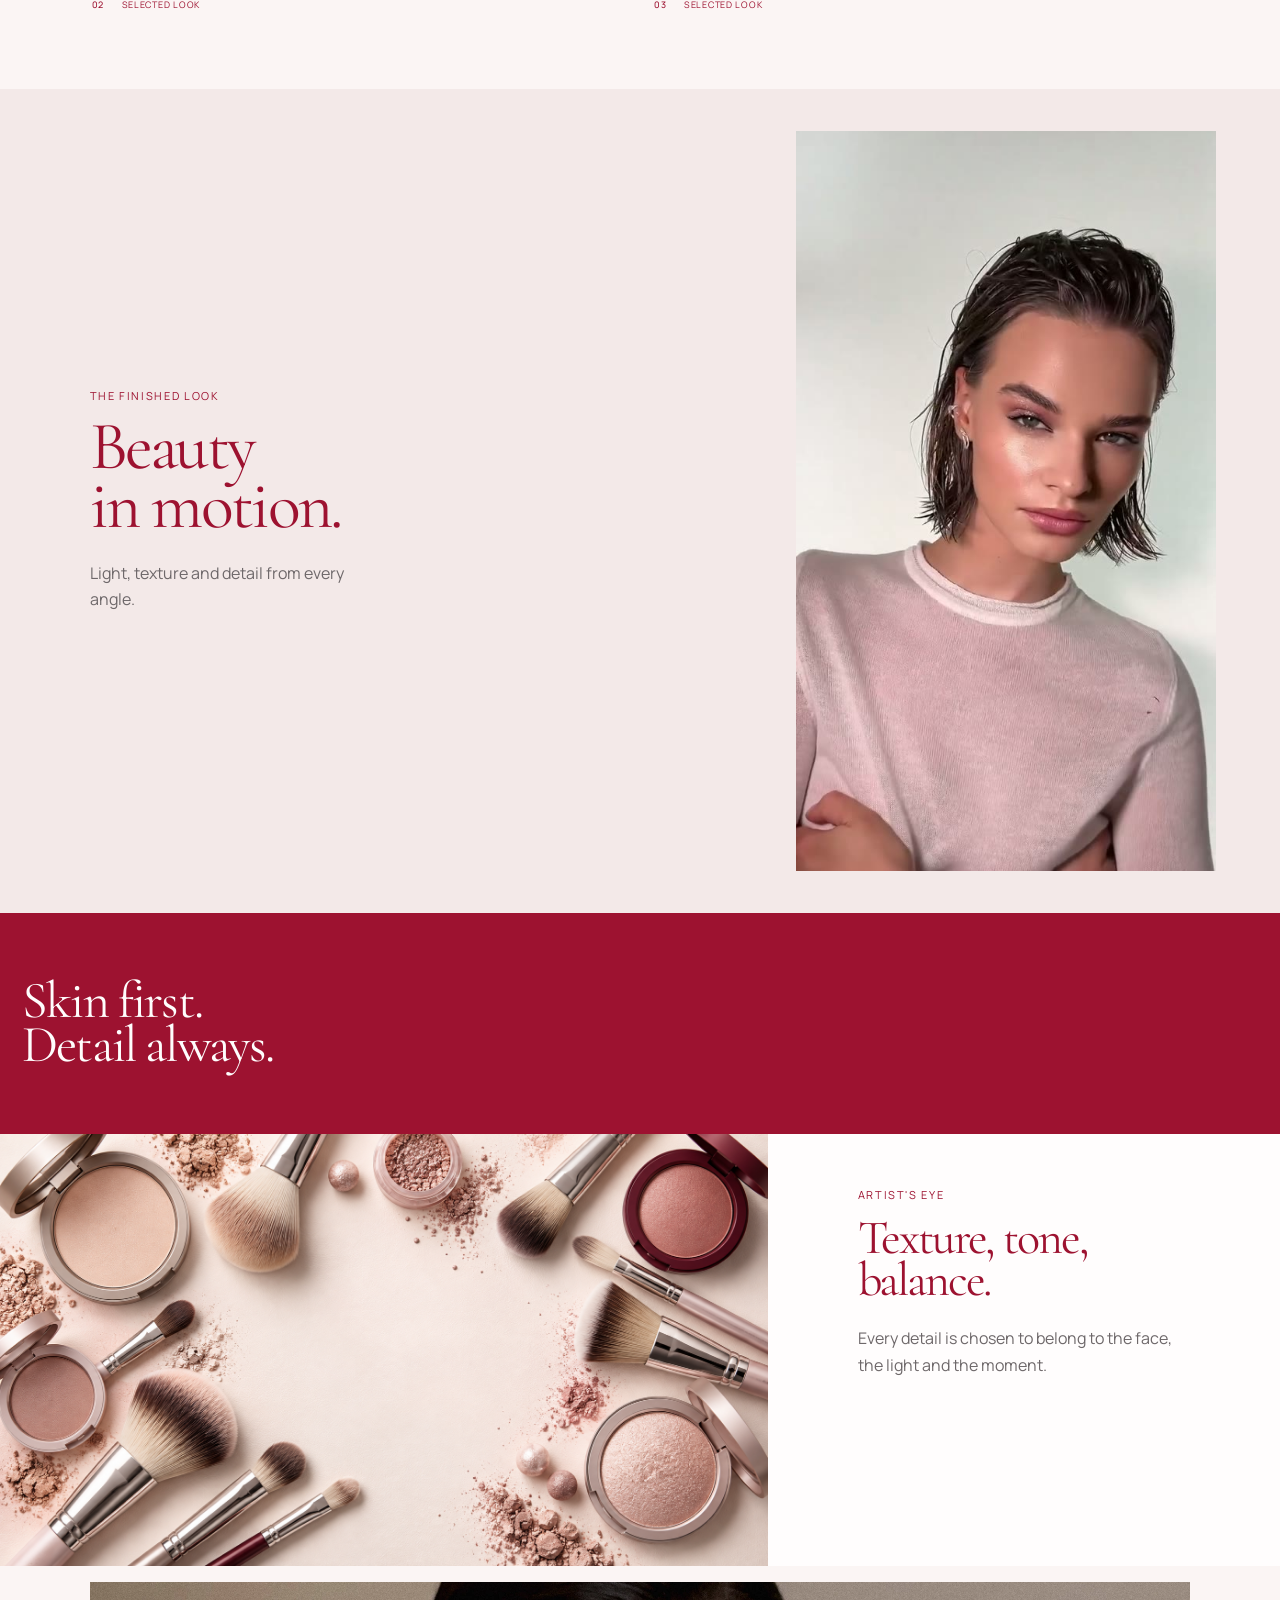
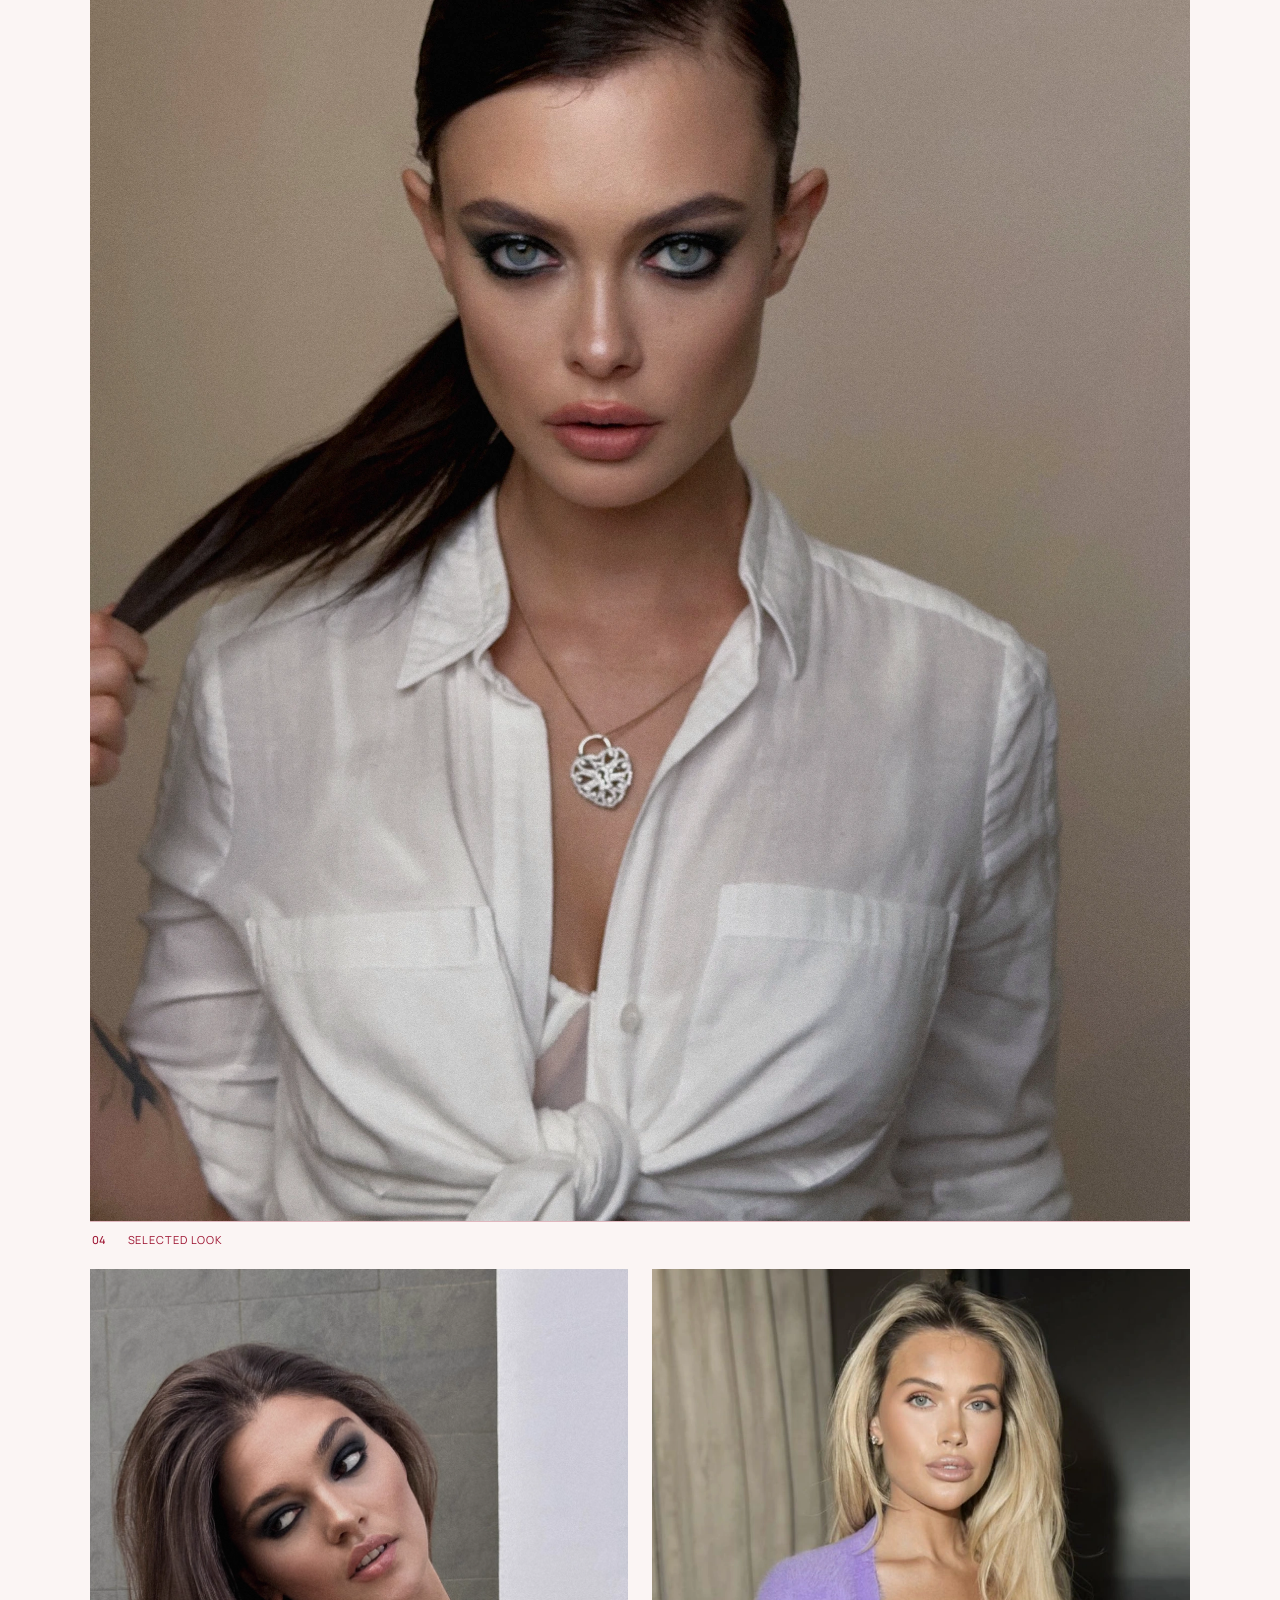
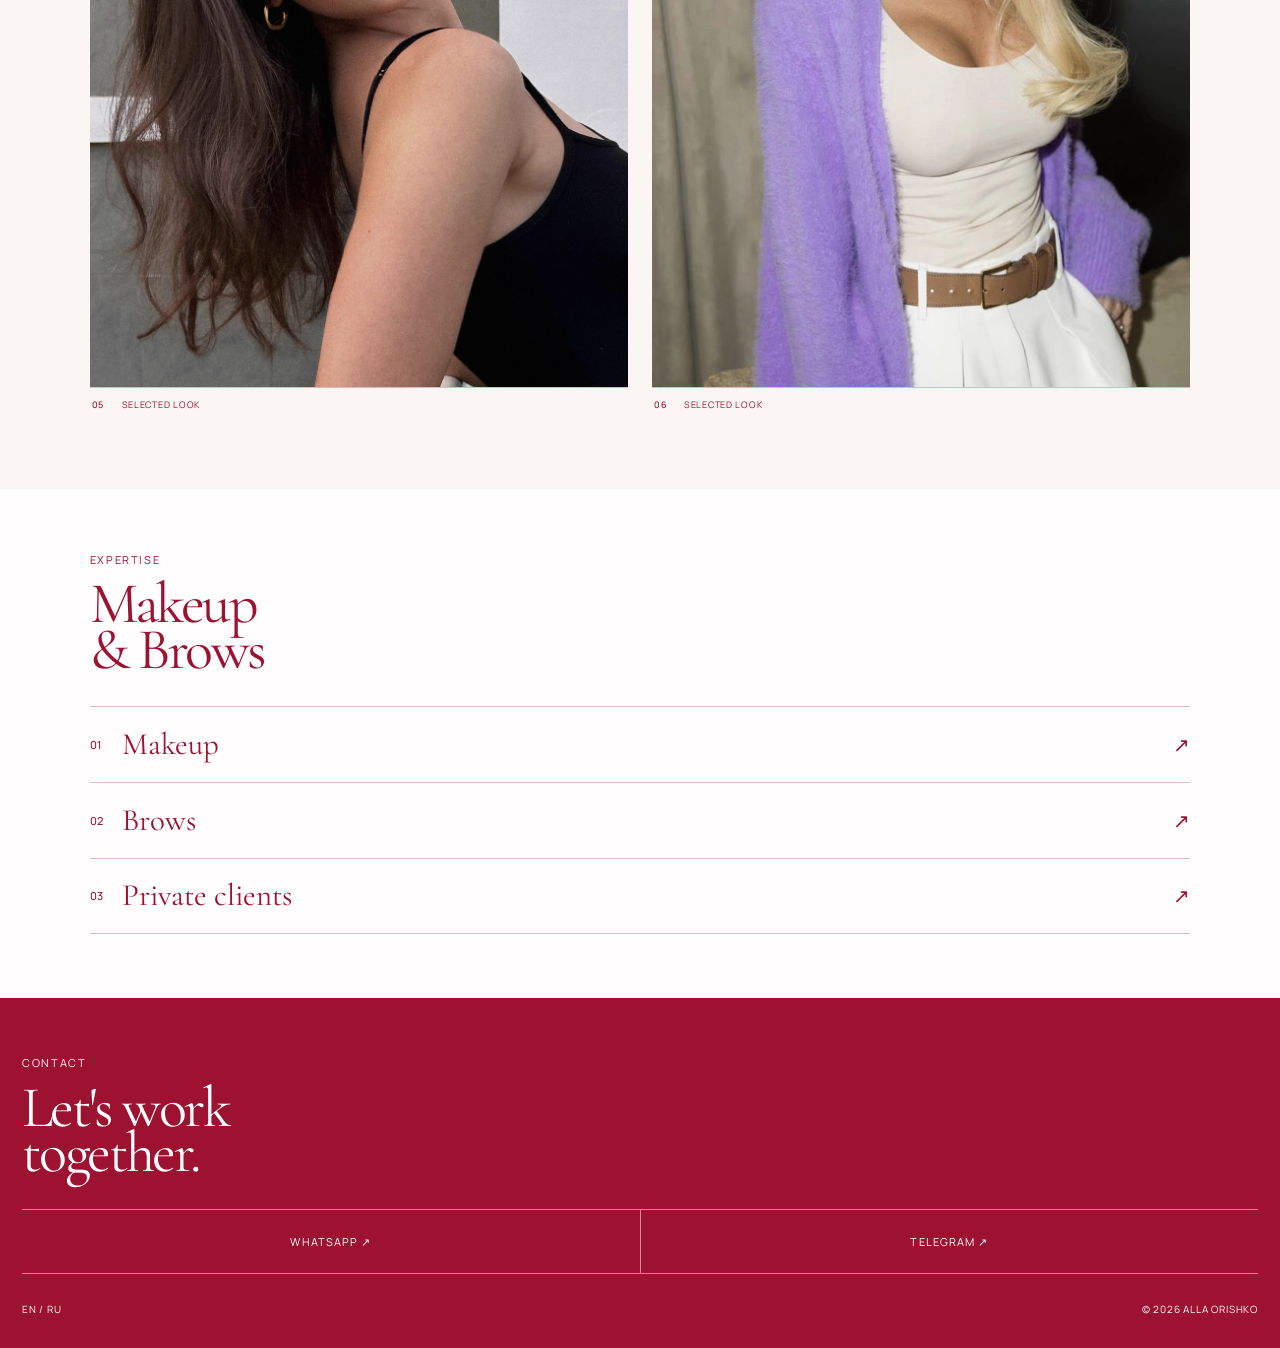
==== commit 94455e88: "Add second motion section to version 22" ====
--- a/v22/index.html
+++ b/v22/index.html
@@ -6,6 +6,7 @@
   <title>Alla Orishko — Makeup & Brow Artist</title>
   <meta name="description" content="Alla Orishko — makeup and brow artist. Editorial beauty, refined complexion and precise details.">
   <link rel="stylesheet" href="styles.css">
+  <link rel="stylesheet" href="motion.css">
 </head>
 <body>
   <header class="topbar">
@@ -31,7 +32,7 @@
         <p>Quiet preparation, precise tools and a finish that stays true to the person.</p>
       </div>
       <div class="studio-video-frame">
-        <video src="assets/alla-studio-7049-silent.mp4" autoplay muted loop playsinline preload="metadata" aria-label="Alla preparing makeup at her studio table"></video>
+        <video src="assets/alla-studio-7049-silent.mp4" poster="assets/alla-studio-7049-poster.jpg" muted loop playsinline preload="none" data-viewport-video aria-label="Alla preparing makeup at her studio table"></video>
       </div>
     </section>
 
@@ -58,9 +59,20 @@
       </div>
     </section>
 
+    <section class="motion-interlude" id="motion-look" aria-labelledby="motion-title">
+      <div class="motion-copy">
+        <p class="eyebrow">The finished look</p>
+        <h2 id="motion-title">Beauty<br>in motion.</h2>
+        <p>Light, texture and detail from every angle.</p>
+      </div>
+      <div class="motion-media">
+        <video src="assets/alla-model-7436-cut-silent.mp4" poster="assets/alla-model-7436-poster.jpg" muted loop playsinline preload="none" data-viewport-video aria-label="A finished makeup look shown in motion" tabindex="0"></video>
+      </div>
+    </section>
+
     <section class="quote-band"><p>Skin first.<br>Detail always.</p></section>
 
-    <section class="product-split">
+    <section class="product-split" id="artist-eye">
       <div><p class="eyebrow">Artist's eye</p><h2>Texture, tone,<br>balance.</h2><p>Every detail is chosen to belong to the face, the light and the moment.</p></div>
       <img src="assets/cosmetics-artist-tools-alla-v3.png" alt="Professional brushes and cosmetic powders in Alla Orishko's light editorial palette" loading="lazy">
     </section>
--- a/v22/motion.css
+++ b/v22/motion.css
@@ -0,0 +1,13 @@
+.motion-interlude { background: #f3e9e8; }
+.motion-copy { padding: 56px 22px 34px; }
+.motion-copy h2 { margin: 0; color: #9d1230; font: 400 52px/.86 Cormorant, Georgia, serif; letter-spacing: -.04em; }
+.motion-copy > p:last-child { max-width: 28ch; margin: 26px 0 0; font-size: 16px; line-height: 1.6; }
+.motion-media { padding: 0 16px 24px; display: flex; justify-content: center; }
+.motion-media video { display: block; width: min(100%, 480px); height: auto; aspect-ratio: 9/16; object-fit: cover; background: #e8dedd; }
+@media (min-width: 700px) {
+  .motion-interlude { display: grid; grid-template-columns: minmax(0, 44%) minmax(0, 56%); align-items: center; min-height: 760px; }
+  .motion-copy { padding: 70px 5vw 70px 7vw; }
+  .motion-copy h2 { font-size: 68px; }
+  .motion-media { padding: 42px 5vw 42px 0; justify-content: flex-end; }
+  .motion-media video { width: min(100%, 420px); max-height: 740px; }
+}
